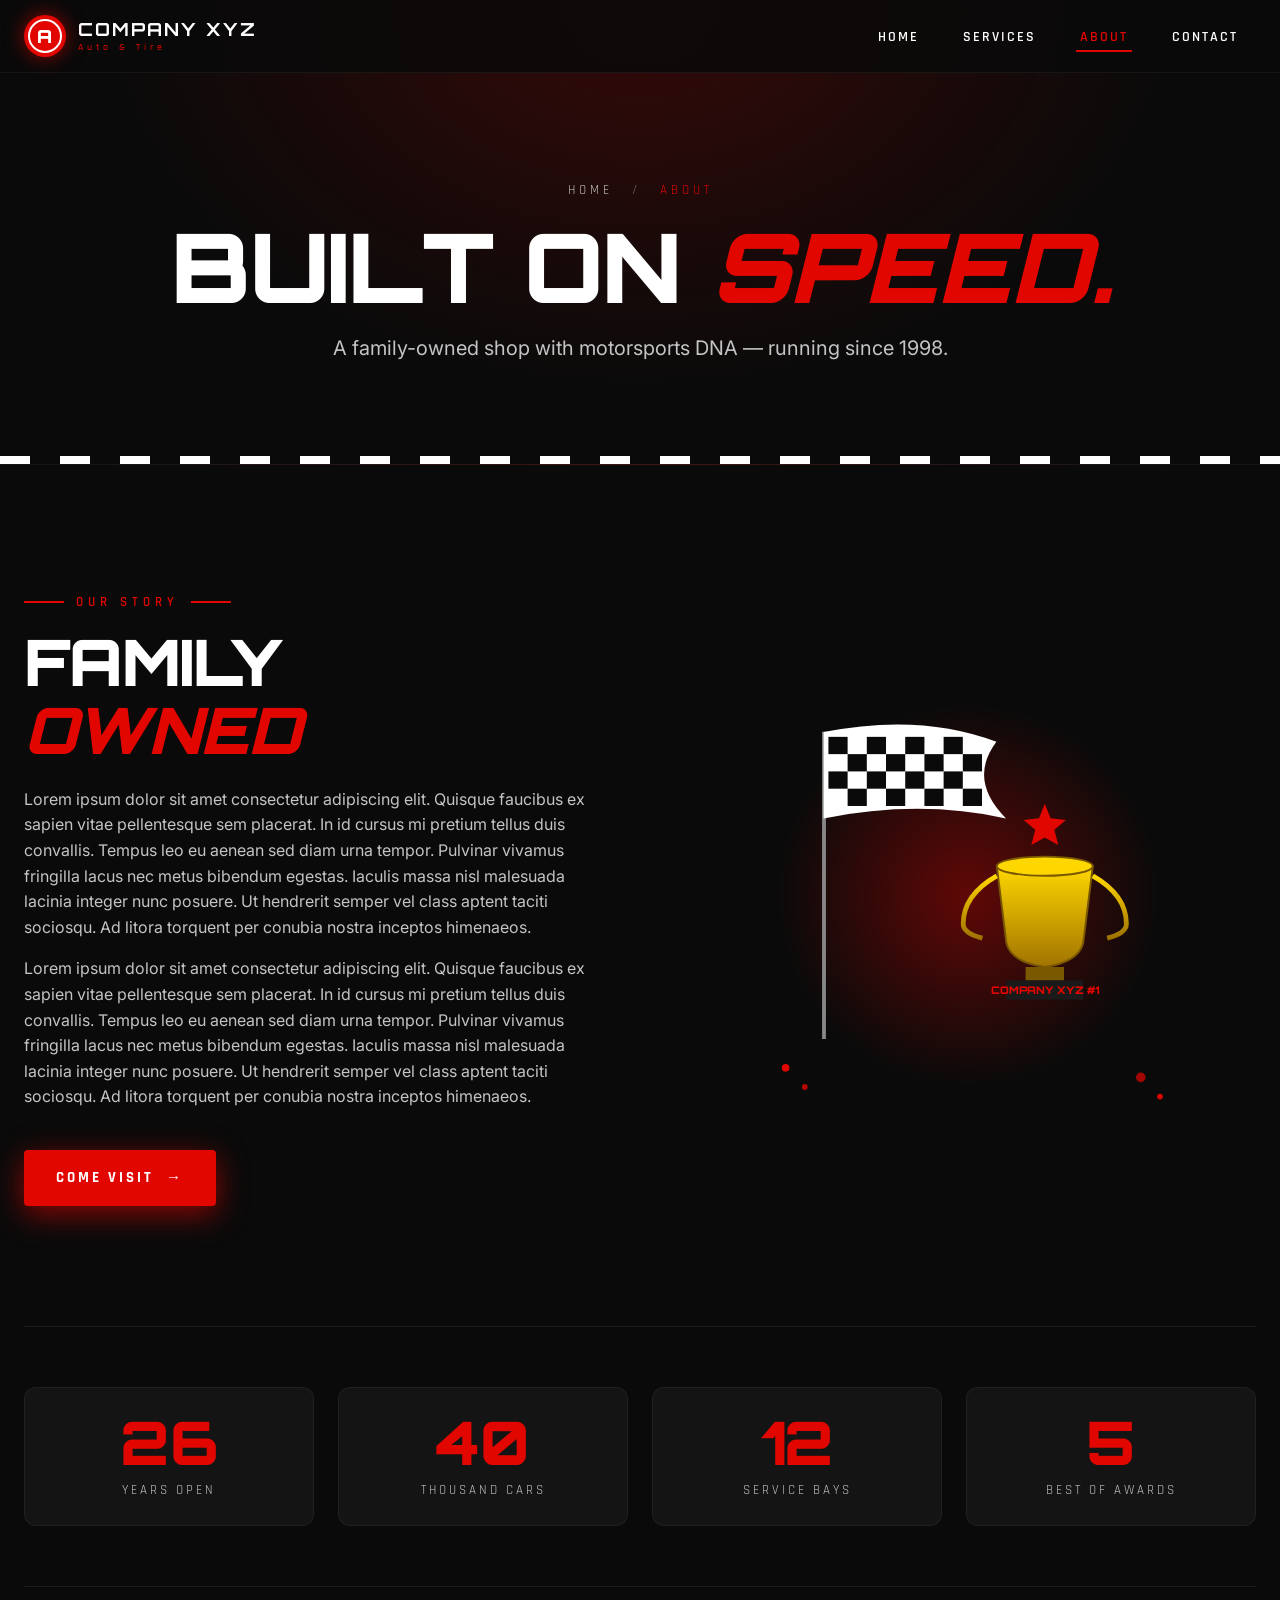
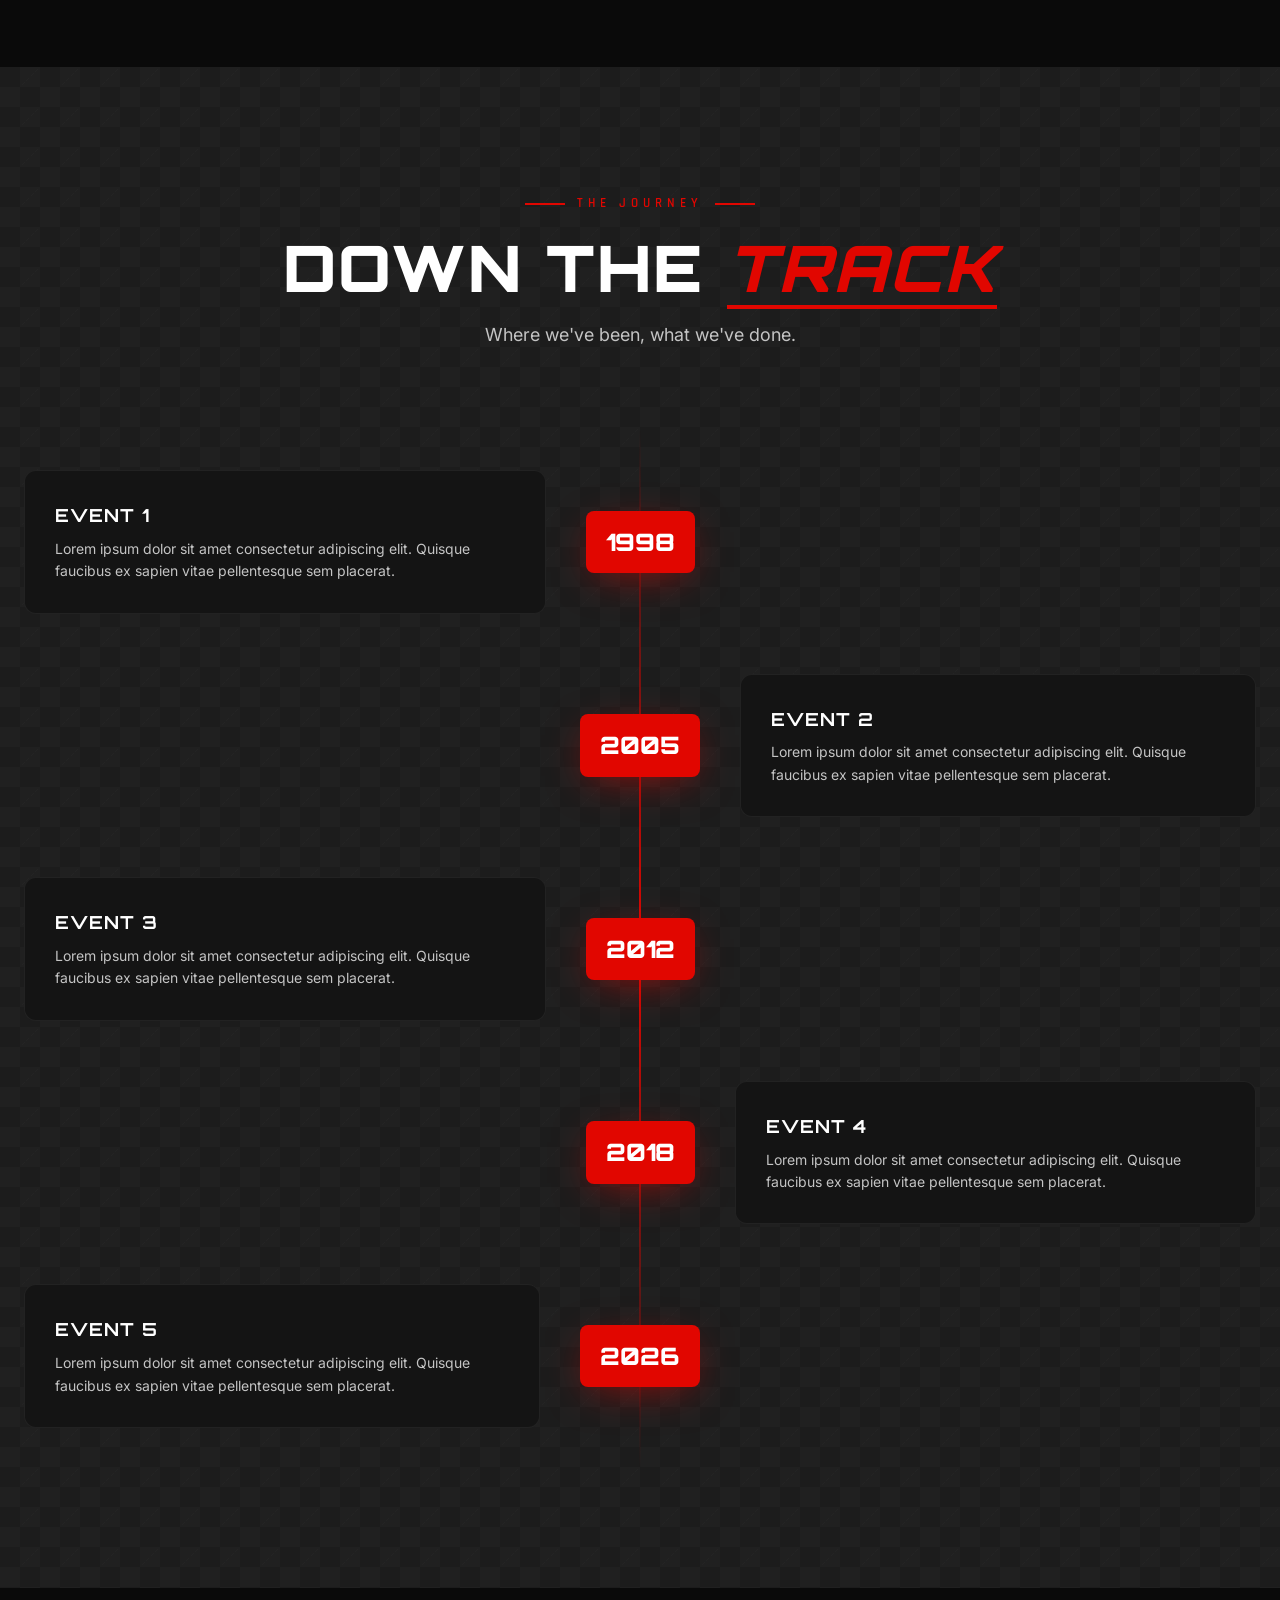
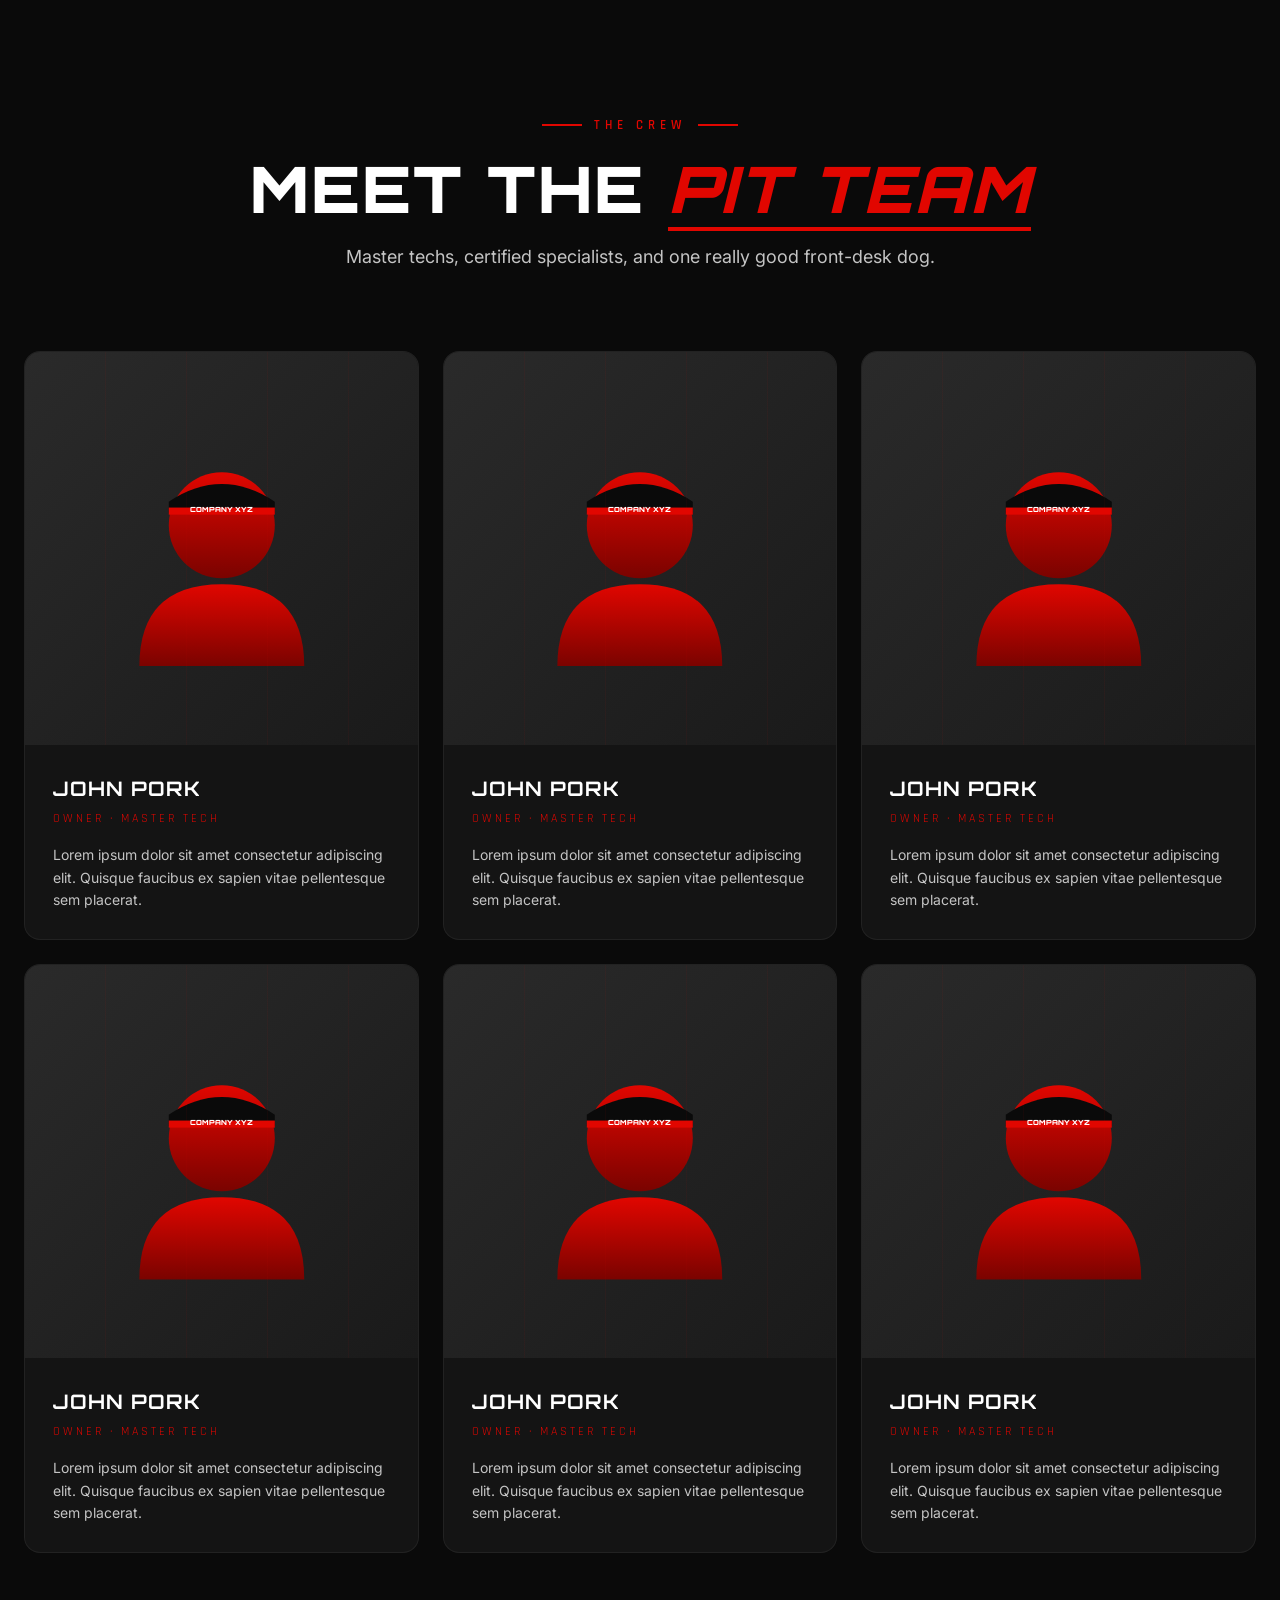
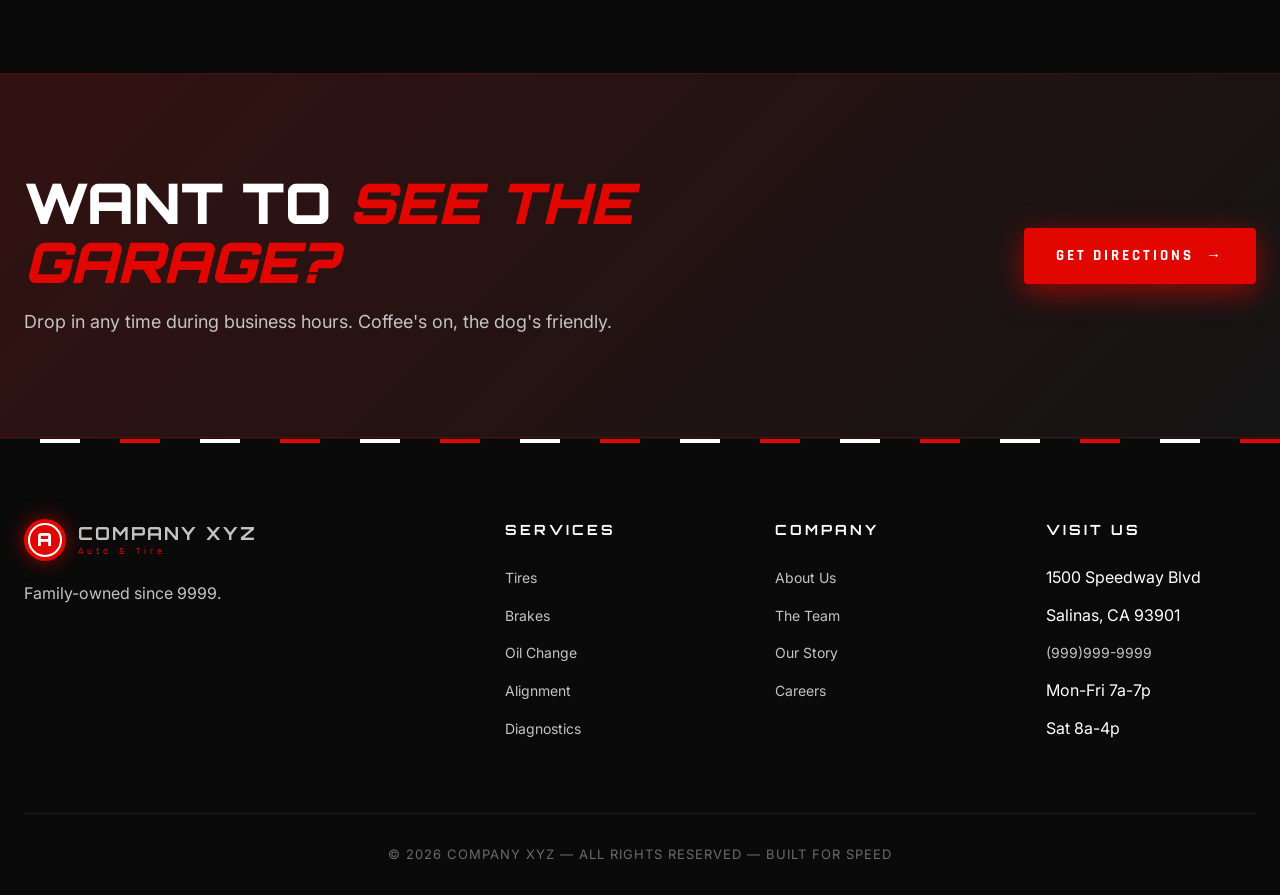
==== about.html @ ba15b1e5 "initial rough draft" ====
<!DOCTYPE html>
<html lang="en">
<head>
  <meta charset="UTF-8" />
  <meta name="viewport" content="width=device-width, initial-scale=1.0" />
  <title>About — COMPANY XYZ</title>
  <meta name="description" content="Family-owned auto shop with motorsports DNA. Meet the team behind COMPANY XYZ." />
  <link rel="preconnect" href="https://fonts.googleapis.com" />
  <link rel="preconnect" href="https://fonts.gstatic.com" crossorigin />
  <link href="https://fonts.googleapis.com/css2?family=Orbitron:wght@500;700;900&family=Rajdhani:wght@500;600;700&family=Inter:wght@400;500;600&display=swap" rel="stylesheet" />
  <link rel="stylesheet" href="css/style.css" />
  <link rel="stylesheet" href="css/about.css" />
</head>
<body>

  <!-- NAVBAR -->
  <nav class="navbar" id="navbar">
    <div class="nav-inner">
      <a href="index.html" class="logo">
        <span class="logo-mark"></span>
        <span class="logo-text">
          <strong>COMPANY XYZ</strong>
          <span>Auto & Tire</span>
        </span>
      </a>
      <ul class="nav-links" id="navLinks">
        <li><a href="index.html">Home</a></li>
        <li><a href="services.html">Services</a></li>
        <li><a href="about.html" class="active">About</a></li>
        <li><a href="contact.html">Contact</a></li>
      </ul>
      <button class="nav-toggle" id="navToggle" aria-label="Toggle menu">
        <span></span><span></span><span></span>
      </button>
    </div>
  </nav>

  <!-- PAGE HEADER -->
  <header class="page-header">
    <div class="speed-lines">
      <div class="speed-line"></div>
      <div class="speed-line"></div>
      <div class="speed-line"></div>
      <div class="speed-line"></div>
    </div>
    <div class="container" style="position: relative; z-index: 2;">
      <div class="breadcrumb">
        <a href="index.html">Home</a>
        <span class="sep">/</span>
        About
      </div>
      <h1 class="page-title">Built On <span style="color: var(--red); font-style: italic;">Speed.</span></h1>
      <p class="page-subtitle">
        A family-owned shop with motorsports DNA — running since 1998.
      </p>
    </div>
  </header>

  <!-- OUR STORY -->
  <section class="section">
    <div class="container">
      <div class="about-grid">
        <div class="reveal reveal-left">
          <span class="section-tag" style="margin-bottom: 16px;">Our Story</span>
          <h2>Family<br/><span class="accent">owned</span></h2>
          <p>
            Lorem ipsum dolor sit amet consectetur adipiscing elit. Quisque faucibus ex sapien vitae pellentesque sem placerat. 
            In id cursus mi pretium tellus duis convallis. Tempus leo eu aenean sed diam urna tempor. 
            Pulvinar vivamus fringilla lacus nec metus bibendum egestas. Iaculis massa nisl malesuada lacinia integer nunc posuere. 
            Ut hendrerit semper vel class aptent taciti sociosqu. Ad litora torquent per conubia nostra inceptos himenaeos.
          </p>
          <p>
            Lorem ipsum dolor sit amet consectetur adipiscing elit. Quisque faucibus ex sapien vitae pellentesque sem placerat. 
            In id cursus mi pretium tellus duis convallis. Tempus leo eu aenean sed diam urna tempor. 
            Pulvinar vivamus fringilla lacus nec metus bibendum egestas. Iaculis massa nisl malesuada lacinia integer nunc posuere. 
            Ut hendrerit semper vel class aptent taciti sociosqu. Ad litora torquent per conubia nostra inceptos himenaeos.
          </p>
          <a href="contact.html" class="btn btn-primary" style="margin-top: 24px;">
            Come Visit <span class="arrow">→</span>
          </a>
        </div>

        <div class="reveal reveal-right" style="position: relative; height: 480px;">
          <svg viewBox="0 0 500 500" xmlns="http://www.w3.org/2000/svg" style="width: 100%; height: 100%;">
            <defs>
              <linearGradient id="trophy" x1="0" x2="0" y1="0" y2="1">
                <stop offset="0%" stop-color="#FFD700"/>
                <stop offset="100%" stop-color="#A07300"/>
              </linearGradient>
              <radialGradient id="sun">
                <stop offset="0%" stop-color="#E10600" stop-opacity="0.4"/>
                <stop offset="100%" stop-color="#E10600" stop-opacity="0"/>
              </radialGradient>
            </defs>
            <!-- Background glow -->
            <circle cx="250" cy="250" r="200" fill="url(#sun)"/>

            <!-- Checkered flag pole -->
            <line x1="100" y1="80" x2="100" y2="400" stroke="#888" stroke-width="4"/>
            <!-- Flag waving -->
            <g>
              <path d="M 100 80 Q 200 60 280 90 Q 250 130 290 170 Q 200 150 100 170 Z" fill="#FFF"/>
              <!-- Checker pattern -->
              <g fill="#0A0A0A">
                <rect x="105" y="85" width="20" height="18"/>
                <rect x="145" y="85" width="20" height="18"/>
                <rect x="185" y="85" width="20" height="18"/>
                <rect x="225" y="85" width="20" height="18"/>
                <rect x="125" y="103" width="20" height="18"/>
                <rect x="165" y="103" width="20" height="18"/>
                <rect x="205" y="103" width="20" height="18"/>
                <rect x="245" y="103" width="20" height="18"/>
                <rect x="105" y="121" width="20" height="18"/>
                <rect x="145" y="121" width="20" height="18"/>
                <rect x="185" y="121" width="20" height="18"/>
                <rect x="225" y="121" width="20" height="18"/>
                <rect x="125" y="139" width="20" height="18"/>
                <rect x="165" y="139" width="20" height="18"/>
                <rect x="205" y="139" width="20" height="18"/>
                <rect x="245" y="139" width="20" height="18"/>
              </g>
              <animateTransform attributeName="transform" type="translate" values="0 0; 6 -2; 0 0; -3 2; 0 0" dur="4s" repeatCount="indefinite"/>
            </g>

            <!-- Trophy -->
            <g transform="translate(330 220)">
              <path d="M -50 0 L 50 0 L 40 80 Q 35 100 0 105 Q -35 100 -40 80 Z" fill="url(#trophy)" stroke="#7A5800" stroke-width="2"/>
              <ellipse cx="0" cy="0" rx="50" ry="10" fill="#FFD700" stroke="#7A5800" stroke-width="2"/>
              <path d="M -50 10 Q -85 30 -85 60 Q -85 70 -65 75" fill="none" stroke="url(#trophy)" stroke-width="5"/>
              <path d="M 50 10 Q 85 30 85 60 Q 85 70 65 75" fill="none" stroke="url(#trophy)" stroke-width="5"/>
              <!-- base -->
              <rect x="-20" y="105" width="40" height="14" fill="#7A5800"/>
              <rect x="-40" y="119" width="80" height="20" fill="#1A1A1A"/>
              <text x="0" y="133" text-anchor="middle" font-family="Orbitron" font-weight="900" font-size="11" fill="#E10600">COMPANY XYZ #1</text>
              <!-- Star -->
              <path d="M 0 -65 L 6 -50 L 22 -48 L 10 -38 L 14 -22 L 0 -30 L -14 -22 L -10 -38 L -22 -48 L -6 -50 Z" fill="#E10600"/>
            </g>

            <!-- decorative dots -->
            <g fill="#E10600">
              <circle cx="60" cy="430" r="4">
                <animate attributeName="opacity" values="0.3;1;0.3" dur="2s" repeatCount="indefinite"/>
              </circle>
              <circle cx="80" cy="450" r="3">
                <animate attributeName="opacity" values="1;0.3;1" dur="2.5s" repeatCount="indefinite"/>
              </circle>
              <circle cx="430" cy="440" r="5">
                <animate attributeName="opacity" values="0.3;1;0.3" dur="3s" repeatCount="indefinite"/>
              </circle>
              <circle cx="450" cy="460" r="3">
                <animate attributeName="opacity" values="1;0.3;1" dur="2.2s" repeatCount="indefinite"/>
              </circle>
            </g>
          </svg>
        </div>
      </div>
    </div>
  </section>

  <!-- STATS -->
  <section style="padding: 0 0 80px;">
    <div class="container">
      <div class="stats-row">
        <div class="stat-box reveal">
          <div class="stat-num" data-count="27">0</div>
          <div class="stat-label">Years Open</div>
        </div>
        <div class="stat-box reveal">
          <div class="stat-num" data-count="42">0</div>
          <div class="stat-label">Thousand Cars</div>
        </div>
        <div class="stat-box reveal">
          <div class="stat-num" data-count="12">0</div>
          <div class="stat-label">Service Bays</div>
        </div>
        <div class="stat-box reveal">
          <div class="stat-num" data-count="5">0</div>
          <div class="stat-label">Best of Awards</div>
        </div>
      </div>
    </div>
  </section>

  <!-- TIMELINE -->
  <section class="section checker-bg" style="background-color: var(--dark-2);">
    <div class="container">
      <div class="section-header reveal">
        <span class="section-tag">The Journey</span>
        <h2 class="section-title">Down the <span class="accent">Track</span></h2>
        <p class="section-subtitle">Where we've been, what we've done.</p>
      </div>

      <div class="timeline">
        <div class="timeline-item reveal">
          <div class="timeline-content">
            <h4>Event 1</h4>
            <p>Lorem ipsum dolor sit amet consectetur adipiscing elit. Quisque faucibus ex sapien vitae pellentesque sem placerat.</p>
          </div>
          <div class="timeline-year">1998</div>
          <div></div>
        </div>
        <div class="timeline-item reveal">
          <div></div>
          <div class="timeline-year">2005</div>
          <div class="timeline-content">
            <h4>Event 2</h4>
            <p>Lorem ipsum dolor sit amet consectetur adipiscing elit. Quisque faucibus ex sapien vitae pellentesque sem placerat.</p>
          </div>
        </div>
        <div class="timeline-item reveal">
          <div class="timeline-content">
            <h4>Event 3</h4>
            <p>Lorem ipsum dolor sit amet consectetur adipiscing elit. Quisque faucibus ex sapien vitae pellentesque sem placerat.</p>
          </div>
          <div class="timeline-year">2012</div>
          <div></div>
        </div>
        <div class="timeline-item reveal">
          <div></div>
          <div class="timeline-year">2018</div>
          <div class="timeline-content">
            <h4>Event 4</h4>
            <p>Lorem ipsum dolor sit amet consectetur adipiscing elit. Quisque faucibus ex sapien vitae pellentesque sem placerat.</p>
          </div>
        </div>
        <div class="timeline-item reveal">
          <div class="timeline-content">
            <h4>Event 5</h4>
            <p>Lorem ipsum dolor sit amet consectetur adipiscing elit. Quisque faucibus ex sapien vitae pellentesque sem placerat.</p>
          </div>
          <div class="timeline-year">2026</div>
          <div></div>
        </div>
      </div>
    </div>
  </section>

  <!-- TEAM -->
  <section class="section">
    <div class="container">
      <div class="section-header reveal">
        <span class="section-tag">The Crew</span>
        <h2 class="section-title">Meet the <span class="accent">Pit Team</span></h2>
        <p class="section-subtitle">Master techs, certified specialists, and one really good front-desk dog.</p>
      </div>

      <div class="team-grid">
        <div class="team-card reveal">
          <div class="team-avatar">
            <!-- Stylized portrait silhouette -->
            <svg viewBox="0 0 200 200" xmlns="http://www.w3.org/2000/svg">
              <defs>
                <linearGradient id="p1" x1="0" x2="0" y1="0" y2="1">
                  <stop offset="0%" stop-color="#E10600"/>
                  <stop offset="100%" stop-color="#7A0300"/>
                </linearGradient>
              </defs>
              <circle cx="100" cy="80" r="45" fill="url(#p1)"/>
              <path d="M 30 200 Q 30 130 100 130 Q 170 130 170 200 Z" fill="url(#p1)"/>
              <!-- hat -->
              <path d="M 55 60 Q 100 30 145 60 L 145 70 L 55 70 Z" fill="#0A0A0A"/>
              <rect x="55" y="65" width="90" height="6" fill="#E10600"/>
              <text x="100" y="69" text-anchor="middle" font-family="Orbitron" font-weight="900" font-size="6" fill="#FFF">COMPANY XYZ</text>
            </svg>
          </div>
          <div class="team-info">
            <h4>John Pork</h4>
            <span class="role">Owner · Master Tech</span>
            <p>Lorem ipsum dolor sit amet consectetur adipiscing elit. Quisque faucibus ex sapien vitae pellentesque sem placerat.</p>
          </div>
        </div>

        <div class="team-card reveal">
          <div class="team-avatar">
            <!-- Stylized portrait silhouette -->
            <svg viewBox="0 0 200 200" xmlns="http://www.w3.org/2000/svg">
              <defs>
                <linearGradient id="p1" x1="0" x2="0" y1="0" y2="1">
                  <stop offset="0%" stop-color="#E10600"/>
                  <stop offset="100%" stop-color="#7A0300"/>
                </linearGradient>
              </defs>
              <circle cx="100" cy="80" r="45" fill="url(#p1)"/>
              <path d="M 30 200 Q 30 130 100 130 Q 170 130 170 200 Z" fill="url(#p1)"/>
              <!-- hat -->
              <path d="M 55 60 Q 100 30 145 60 L 145 70 L 55 70 Z" fill="#0A0A0A"/>
              <rect x="55" y="65" width="90" height="6" fill="#E10600"/>
              <text x="100" y="69" text-anchor="middle" font-family="Orbitron" font-weight="900" font-size="6" fill="#FFF">COMPANY XYZ</text>
            </svg>
          </div>
          <div class="team-info">
            <h4>John Pork</h4>
            <span class="role">Owner · Master Tech</span>
            <p>Lorem ipsum dolor sit amet consectetur adipiscing elit. Quisque faucibus ex sapien vitae pellentesque sem placerat.</p>
          </div>
        </div>

        <div class="team-card reveal">
          <div class="team-avatar">
            <!-- Stylized portrait silhouette -->
            <svg viewBox="0 0 200 200" xmlns="http://www.w3.org/2000/svg">
              <defs>
                <linearGradient id="p1" x1="0" x2="0" y1="0" y2="1">
                  <stop offset="0%" stop-color="#E10600"/>
                  <stop offset="100%" stop-color="#7A0300"/>
                </linearGradient>
              </defs>
              <circle cx="100" cy="80" r="45" fill="url(#p1)"/>
              <path d="M 30 200 Q 30 130 100 130 Q 170 130 170 200 Z" fill="url(#p1)"/>
              <!-- hat -->
              <path d="M 55 60 Q 100 30 145 60 L 145 70 L 55 70 Z" fill="#0A0A0A"/>
              <rect x="55" y="65" width="90" height="6" fill="#E10600"/>
              <text x="100" y="69" text-anchor="middle" font-family="Orbitron" font-weight="900" font-size="6" fill="#FFF">COMPANY XYZ</text>
            </svg>
          </div>
          <div class="team-info">
            <h4>John Pork</h4>
            <span class="role">Owner · Master Tech</span>
            <p>Lorem ipsum dolor sit amet consectetur adipiscing elit. Quisque faucibus ex sapien vitae pellentesque sem placerat.</p>
          </div>
        </div>

        <div class="team-card reveal">
          <div class="team-avatar">
            <!-- Stylized portrait silhouette -->
            <svg viewBox="0 0 200 200" xmlns="http://www.w3.org/2000/svg">
              <defs>
                <linearGradient id="p1" x1="0" x2="0" y1="0" y2="1">
                  <stop offset="0%" stop-color="#E10600"/>
                  <stop offset="100%" stop-color="#7A0300"/>
                </linearGradient>
              </defs>
              <circle cx="100" cy="80" r="45" fill="url(#p1)"/>
              <path d="M 30 200 Q 30 130 100 130 Q 170 130 170 200 Z" fill="url(#p1)"/>
              <!-- hat -->
              <path d="M 55 60 Q 100 30 145 60 L 145 70 L 55 70 Z" fill="#0A0A0A"/>
              <rect x="55" y="65" width="90" height="6" fill="#E10600"/>
              <text x="100" y="69" text-anchor="middle" font-family="Orbitron" font-weight="900" font-size="6" fill="#FFF">COMPANY XYZ</text>
            </svg>
          </div>
          <div class="team-info">
            <h4>John Pork</h4>
            <span class="role">Owner · Master Tech</span>
            <p>Lorem ipsum dolor sit amet consectetur adipiscing elit. Quisque faucibus ex sapien vitae pellentesque sem placerat.</p>
          </div>
        </div>

        <div class="team-card reveal">
          <div class="team-avatar">
            <!-- Stylized portrait silhouette -->
            <svg viewBox="0 0 200 200" xmlns="http://www.w3.org/2000/svg">
              <defs>
                <linearGradient id="p1" x1="0" x2="0" y1="0" y2="1">
                  <stop offset="0%" stop-color="#E10600"/>
                  <stop offset="100%" stop-color="#7A0300"/>
                </linearGradient>
              </defs>
              <circle cx="100" cy="80" r="45" fill="url(#p1)"/>
              <path d="M 30 200 Q 30 130 100 130 Q 170 130 170 200 Z" fill="url(#p1)"/>
              <!-- hat -->
              <path d="M 55 60 Q 100 30 145 60 L 145 70 L 55 70 Z" fill="#0A0A0A"/>
              <rect x="55" y="65" width="90" height="6" fill="#E10600"/>
              <text x="100" y="69" text-anchor="middle" font-family="Orbitron" font-weight="900" font-size="6" fill="#FFF">COMPANY XYZ</text>
            </svg>
          </div>
          <div class="team-info">
            <h4>John Pork</h4>
            <span class="role">Owner · Master Tech</span>
            <p>Lorem ipsum dolor sit amet consectetur adipiscing elit. Quisque faucibus ex sapien vitae pellentesque sem placerat.</p>
          </div>
        </div>

        <div class="team-card reveal">
          <div class="team-avatar">
            <!-- Stylized portrait silhouette -->
            <svg viewBox="0 0 200 200" xmlns="http://www.w3.org/2000/svg">
              <defs>
                <linearGradient id="p1" x1="0" x2="0" y1="0" y2="1">
                  <stop offset="0%" stop-color="#E10600"/>
                  <stop offset="100%" stop-color="#7A0300"/>
                </linearGradient>
              </defs>
              <circle cx="100" cy="80" r="45" fill="url(#p1)"/>
              <path d="M 30 200 Q 30 130 100 130 Q 170 130 170 200 Z" fill="url(#p1)"/>
              <!-- hat -->
              <path d="M 55 60 Q 100 30 145 60 L 145 70 L 55 70 Z" fill="#0A0A0A"/>
              <rect x="55" y="65" width="90" height="6" fill="#E10600"/>
              <text x="100" y="69" text-anchor="middle" font-family="Orbitron" font-weight="900" font-size="6" fill="#FFF">COMPANY XYZ</text>
            </svg>
          </div>
          <div class="team-info">
            <h4>John Pork</h4>
            <span class="role">Owner · Master Tech</span>
            <p>Lorem ipsum dolor sit amet consectetur adipiscing elit. Quisque faucibus ex sapien vitae pellentesque sem placerat.</p>
          </div>
        </div>
      </div>
    </div>
  </section>

  <!-- CTA -->
  <section class="cta-banner">
    <div class="speed-lines">
      <div class="speed-line"></div>
      <div class="speed-line"></div>
      <div class="speed-line"></div>
    </div>
    <div class="container">
      <div class="cta-banner-inner">
        <div class="reveal reveal-left">
          <h2>Want to <span class="accent">see the garage?</span></h2>
          <p>Drop in any time during business hours. Coffee's on, the dog's friendly.</p>
        </div>
        <div class="cta-banner-actions reveal reveal-right">
          <a href="contact.html" class="btn btn-primary">
            Get Directions <span class="arrow">→</span>
          </a>
        </div>
      </div>
    </div>
  </section>

  <!-- FOOTER -->
  <footer class="footer">
    <div class="container">
      <div class="footer-grid">
        <div class="footer-brand">
          <a href="index.html" class="logo">
            <span class="logo-mark"></span>
            <span class="logo-text">
              <strong>COMPANY XYZ</strong>
              <span>Auto & Tire</span>
            </span>
          </a>
          <p>Family-owned since 9999.</p>
        </div>
        <div>
          <h4>Services</h4>
          <ul>
            <li><a href="services.html">Tires</a></li>
            <li><a href="services.html">Brakes</a></li>
            <li><a href="services.html">Oil Change</a></li>
            <li><a href="services.html">Alignment</a></li>
            <li><a href="services.html">Diagnostics</a></li>
          </ul>
        </div>
        <div>
          <h4>Company</h4>
          <ul>
            <li><a href="about.html">About Us</a></li>
            <li><a href="about.html">The Team</a></li>
            <li><a href="about.html">Our Story</a></li>
            <li><a href="contact.html">Careers</a></li>
          </ul>
        </div>
        <div>
          <h4>Visit Us</h4>
          <ul>
            <li>1500 Speedway Blvd</li>
            <li>Salinas, CA 93901</li>
            <li><a href="tel:7045550100">(999)999-9999</a></li>
            <li>Mon-Fri 7a-7p</li>
            <li>Sat 8a-4p</li>
          </ul>
        </div>
      </div>
      <div class="footer-bottom">
        © 2026 COMPANY XYZ — ALL RIGHTS RESERVED — BUILT FOR SPEED
      </div>
    </div>
  </footer>

  <script src="js/main.js"></script>
</body>
</html>
---- css/style.css ----
/* ============================================
   APEX AUTO & TIRE CO. - Shared / Global Stylesheet
   Loaded on every page.
   ============================================ */

/* --- CSS Variables / Theme --- */
:root {
  --red: #E10600;
  --red-dark: #B30500;
  --red-glow: rgba(225, 6, 0, 0.6);
  --white: #FFFFFF;
  --off-white: #F5F5F5;
  --black: #0A0A0A;
  --dark: #141414;
  --dark-2: #1C1C1C;
  --gray: #6B6B6B;
  --gray-light: #C4C4C4;
  --chrome: #D9D9D9;

  --font-display: 'Orbitron', 'Arial Black', sans-serif;
  --font-heading: 'Rajdhani', 'Arial Narrow', sans-serif;
  --font-body: 'Inter', -apple-system, BlinkMacSystemFont, sans-serif;

  --ease-race: cubic-bezier(0.16, 1, 0.3, 1);
  --shadow-red: 0 10px 40px -10px var(--red-glow);
  --shadow-deep: 0 20px 60px -15px rgba(0, 0, 0, 0.5);
}

/* --- Reset --- */
*, *::before, *::after {
  margin: 0;
  padding: 0;
  box-sizing: border-box;
}

html {
  scroll-behavior: smooth;
  scroll-padding-top: 80px;
}

body {
  font-family: var(--font-body);
  background: var(--black);
  color: var(--white);
  line-height: 1.6;
  overflow-x: hidden;
  -webkit-font-smoothing: antialiased;
}

img { max-width: 100%; display: block; }
a { color: inherit; text-decoration: none; }
button { font-family: inherit; cursor: pointer; border: none; background: none; color: inherit; }

/* --- Container --- */
.container {
  width: 100%;
  max-width: 1280px;
  margin: 0 auto;
  padding: 0 24px;
}

/* --- Decorative backgrounds --- */
.racing-stripes-bg {
  position: absolute;
  inset: 0;
  background-image:
    repeating-linear-gradient(
      45deg,
      transparent,
      transparent 80px,
      rgba(225, 6, 0, 0.03) 80px,
      rgba(225, 6, 0, 0.03) 81px
    );
  pointer-events: none;
}

.checker-bg {
  background-image:
    linear-gradient(45deg, rgba(255,255,255,0.02) 25%, transparent 25%),
    linear-gradient(-45deg, rgba(255,255,255,0.02) 25%, transparent 25%),
    linear-gradient(45deg, transparent 75%, rgba(255,255,255,0.02) 75%),
    linear-gradient(-45deg, transparent 75%, rgba(255,255,255,0.02) 75%);
  background-size: 40px 40px;
  background-position: 0 0, 0 20px, 20px -20px, -20px 0;
}

/* ============================================
   NAVBAR
   ============================================ */
.navbar {
  position: fixed;
  top: 0;
  left: 0;
  right: 0;
  z-index: 1000;
  background: rgba(10, 10, 10, 0.85);
  backdrop-filter: blur(20px);
  -webkit-backdrop-filter: blur(20px);
  border-bottom: 1px solid rgba(255, 255, 255, 0.05);
  transition: all 0.4s var(--ease-race);
}

.navbar.scrolled {
  background: rgba(10, 10, 10, 0.95);
  border-bottom: 1px solid var(--red);
  box-shadow: 0 4px 30px rgba(225, 6, 0, 0.15);
}

.nav-inner {
  display: flex;
  align-items: center;
  justify-content: space-between;
  height: 72px;
  padding: 0 24px;
  max-width: 1400px;
  margin: 0 auto;
}

.logo {
  display: flex;
  align-items: center;
  gap: 12px;
  font-family: var(--font-display);
  font-weight: 900;
  font-size: 20px;
  letter-spacing: 2px;
  color: var(--white);
}

.logo-mark {
  width: 42px;
  height: 42px;
  position: relative;
  display: grid;
  place-items: center;
  background: var(--red);
  border-radius: 50%;
  box-shadow: 0 0 20px var(--red-glow);
  transform-style: preserve-3d;
}

.logo-mark::before {
  content: '';
  position: absolute;
  inset: 4px;
  border: 2px solid var(--white);
  border-radius: 50%;
}

.logo-mark::after {
  content: 'A';
  font-family: var(--font-display);
  font-weight: 900;
  font-size: 18px;
  color: var(--white);
  z-index: 1;
}

.logo:hover .logo-mark {
  animation: spin-logo 0.6s var(--ease-race);
}

@keyframes spin-logo {
  to { transform: rotate(360deg); }
}

.logo-text { display: flex; flex-direction: column; line-height: 1; }
.logo-text strong { font-size: 18px; }
.logo-text span {
  font-family: var(--font-heading);
  font-weight: 500;
  font-size: 10px;
  letter-spacing: 4px;
  color: var(--red);
  margin-top: 4px;
}

.nav-links {
  display: flex;
  gap: 8px;
  list-style: none;
  align-items: center;
}

.nav-links a {
  font-family: var(--font-heading);
  font-weight: 600;
  font-size: 14px;
  letter-spacing: 2px;
  text-transform: uppercase;
  padding: 10px 18px;
  position: relative;
  transition: color 0.3s;
}

.nav-links a::before {
  content: '';
  position: absolute;
  bottom: 4px;
  left: 50%;
  transform: translateX(-50%);
  width: 0;
  height: 2px;
  background: var(--red);
  transition: width 0.3s var(--ease-race);
}

.nav-links a:hover::before,
.nav-links a.active::before {
  width: calc(100% - 28px);
}

.nav-links a:hover,
.nav-links a.active {
  color: var(--red);
}

.nav-cta {
  background: var(--red);
  color: var(--white) !important;
  border-radius: 4px;
  margin-left: 8px;
  padding: 12px 22px !important;
  box-shadow: 0 4px 20px var(--red-glow);
  transition: transform 0.3s var(--ease-race), box-shadow 0.3s;
}

.nav-cta:hover {
  transform: translateY(-2px);
  box-shadow: 0 8px 30px var(--red-glow);
}

.nav-cta::before { display: none; }

.nav-toggle {
  display: none;
  width: 32px;
  height: 32px;
  flex-direction: column;
  justify-content: center;
  gap: 6px;
  cursor: pointer;
}

.nav-toggle span {
  display: block;
  height: 2px;
  width: 100%;
  background: var(--white);
  transition: all 0.3s var(--ease-race);
}

.nav-toggle.active span:nth-child(1) { transform: translateY(8px) rotate(45deg); background: var(--red); }
.nav-toggle.active span:nth-child(2) { opacity: 0; }
.nav-toggle.active span:nth-child(3) { transform: translateY(-8px) rotate(-45deg); background: var(--red); }

/* ============================================
   BUTTONS
   ============================================ */
.btn {
  display: inline-flex;
  align-items: center;
  gap: 12px;
  padding: 16px 32px;
  font-family: var(--font-heading);
  font-weight: 700;
  font-size: 15px;
  letter-spacing: 3px;
  text-transform: uppercase;
  border-radius: 4px;
  position: relative;
  overflow: hidden;
  transition: all 0.4s var(--ease-race);
  cursor: pointer;
}

.btn-primary {
  background: var(--red);
  color: var(--white);
  box-shadow: 0 8px 30px var(--red-glow);
}

.btn-primary::before {
  content: '';
  position: absolute;
  top: 0;
  left: -100%;
  width: 100%;
  height: 100%;
  background: linear-gradient(90deg, transparent, rgba(255,255,255,0.3), transparent);
  transition: left 0.6s var(--ease-race);
}

.btn-primary:hover::before { left: 100%; }
.btn-primary:hover {
  transform: translateY(-3px);
  box-shadow: 0 14px 40px var(--red-glow);
}

.btn-outline {
  background: transparent;
  color: var(--white);
  border: 2px solid var(--white);
}

.btn-outline:hover {
  background: var(--white);
  color: var(--black);
  transform: translateY(-3px);
}

.btn .arrow {
  display: inline-block;
  transition: transform 0.3s var(--ease-race);
}

.btn:hover .arrow { transform: translateX(6px); }

/* ============================================
   SECTION HEADER
   ============================================ */
.section {
  padding: 120px 0;
  position: relative;
}

.section-header {
  text-align: center;
  margin-bottom: 80px;
}

.section-tag {
  display: inline-flex;
  align-items: center;
  gap: 12px;
  font-family: var(--font-heading);
  font-weight: 600;
  font-size: 13px;
  letter-spacing: 5px;
  text-transform: uppercase;
  color: var(--red);
  margin-bottom: 20px;
}

.section-tag::before, .section-tag::after {
  content: '';
  width: 40px;
  height: 2px;
  background: var(--red);
}

.section-title {
  font-family: var(--font-display);
  font-weight: 900;
  font-size: clamp(36px, 5vw, 64px);
  letter-spacing: 2px;
  text-transform: uppercase;
  line-height: 1.05;
  margin-bottom: 20px;
}

.section-title .accent {
  color: var(--red);
  font-style: italic;
  position: relative;
  display: inline-block;
}

.section-title .accent::after {
  content: '';
  position: absolute;
  bottom: -8px;
  left: 0;
  width: 100%;
  height: 4px;
  background: var(--red);
  transform: scaleX(0);
  transform-origin: left;
  animation: underline-grow 1.2s var(--ease-race) forwards 0.3s;
}

@keyframes underline-grow {
  to { transform: scaleX(1); }
}

.section-subtitle {
  font-size: 18px;
  color: var(--gray-light);
  max-width: 640px;
  margin: 0 auto;
}

/* ============================================
   PAGE HEADER (sub-pages)
   ============================================ */
.page-header {
  padding: 180px 0 100px;
  position: relative;
  overflow: hidden;
  background:
    radial-gradient(ellipse at top, rgba(225, 6, 0, 0.2), transparent 60%),
    var(--black);
  text-align: center;
  border-bottom: 1px solid rgba(255,255,255,0.05);
}

.page-header::after {
  content: '';
  position: absolute;
  bottom: 0;
  left: 0;
  right: 0;
  height: 8px;
  background: repeating-linear-gradient(
    90deg,
    var(--white) 0 30px,
    var(--black) 30px 60px
  );
}

.breadcrumb {
  font-family: var(--font-heading);
  font-size: 13px;
  letter-spacing: 4px;
  text-transform: uppercase;
  color: var(--red);
  margin-bottom: 20px;
}

.breadcrumb a { color: var(--gray-light); }
.breadcrumb a:hover { color: var(--red); }
.breadcrumb .sep { margin: 0 12px; color: var(--gray); }

.page-title {
  font-family: var(--font-display);
  font-weight: 900;
  font-size: clamp(48px, 8vw, 96px);
  letter-spacing: -1px;
  text-transform: uppercase;
  line-height: 0.95;
  margin-bottom: 20px;
}

.page-subtitle {
  font-size: 20px;
  color: var(--gray-light);
  max-width: 640px;
  margin: 0 auto;
}

/* ============================================
   CTA BANNER (shared)
   ============================================ */
.cta-banner {
  position: relative;
  padding: 100px 0;
  background:
    linear-gradient(135deg, rgba(225, 6, 0, 0.15), transparent),
    var(--dark);
  overflow: hidden;
  border-top: 1px solid rgba(225, 6, 0, 0.2);
  border-bottom: 1px solid rgba(225, 6, 0, 0.2);
}

.cta-banner-inner {
  position: relative;
  z-index: 2;
  display: grid;
  grid-template-columns: 2fr 1fr;
  align-items: center;
  gap: 60px;
}

.cta-banner h2 {
  font-family: var(--font-display);
  font-weight: 900;
  font-size: clamp(36px, 5vw, 56px);
  text-transform: uppercase;
  line-height: 1.05;
  margin-bottom: 16px;
}

.cta-banner h2 .accent { color: var(--red); font-style: italic; }
.cta-banner p { font-size: 18px; color: var(--gray-light); }
.cta-banner-actions { display: flex; justify-content: flex-end; }

/* ============================================
   FOOTER
   ============================================ */
.footer {
  background: var(--black);
  border-top: 1px solid rgba(255,255,255,0.05);
  padding: 80px 0 0;
  position: relative;
  overflow: hidden;
}

.footer::before {
  content: '';
  position: absolute;
  top: 0;
  left: 0;
  right: 0;
  height: 4px;
  background: repeating-linear-gradient(
    90deg,
    var(--black) 0 40px,
    var(--white) 40px 80px,
    var(--black) 80px 120px,
    var(--red) 120px 160px
  );
  animation: checker-slide 6s linear infinite;
}

@keyframes checker-slide {
  to { background-position: 160px 0; }
}

.footer-grid {
  display: grid;
  grid-template-columns: 2fr 1fr 1fr 1fr;
  gap: 60px;
  margin-bottom: 60px;
}

.footer-brand p {
  color: var(--gray-light);
  margin: 20px 0;
  max-width: 320px;
}

.footer h4 {
  font-family: var(--font-display);
  font-size: 14px;
  letter-spacing: 3px;
  text-transform: uppercase;
  margin-bottom: 24px;
  color: var(--white);
}

.footer ul { list-style: none; }
.footer li { margin-bottom: 12px; }

.footer a {
  color: var(--gray-light);
  font-size: 14px;
  transition: color 0.3s, padding-left 0.3s;
  position: relative;
}

.footer a:hover {
  color: var(--red);
  padding-left: 8px;
}

.footer-bottom {
  border-top: 1px solid rgba(255,255,255,0.08);
  padding: 30px 0;
  text-align: center;
  color: var(--gray);
  font-size: 13px;
  letter-spacing: 1px;
}

/* ============================================
   ANIMATIONS - Keyframes, reveal, speed lines
   ============================================ */
@keyframes speed-line {
  0% { transform: translateX(-100vw); opacity: 0; }
  10% { opacity: 0.6; }
  90% { opacity: 0.6; }
  100% { transform: translateX(100vw); opacity: 0; }
}

@keyframes pulse-red {
  0%, 100% { box-shadow: 0 0 0 0 var(--red-glow); }
  50% { box-shadow: 0 0 0 20px transparent; }
}

@keyframes float-up {
  0% { opacity: 0; transform: translateY(40px); }
  100% { opacity: 1; transform: translateY(0); }
}

@keyframes fade-in {
  from { opacity: 0; }
  to { opacity: 1; }
}

@keyframes slide-in-right {
  from { opacity: 0; transform: translateX(60px); }
  to { opacity: 1; transform: translateX(0); }
}

@keyframes slide-in-left {
  from { opacity: 0; transform: translateX(-60px); }
  to { opacity: 1; transform: translateX(0); }
}

@keyframes blink {
  0%, 50% { opacity: 1; }
  51%, 100% { opacity: 0.3; }
}

/* Scroll reveal */
.reveal {
  opacity: 0;
  transform: translateY(40px);
  transition: opacity 0.8s var(--ease-race), transform 0.8s var(--ease-race);
}

.reveal.visible {
  opacity: 1;
  transform: translateY(0);
}

.reveal-left { transform: translateX(-60px); }
.reveal-right { transform: translateX(60px); }
.reveal-left.visible, .reveal-right.visible { transform: translateX(0); }

/* Speed lines (decorative element used across pages) */
.speed-lines {
  position: absolute;
  inset: 0;
  pointer-events: none;
  overflow: hidden;
}

.speed-line {
  position: absolute;
  height: 2px;
  background: linear-gradient(90deg, transparent, var(--red), transparent);
  width: 200px;
  opacity: 0;
  animation: speed-line 3s linear infinite;
}

.speed-line:nth-child(1) { top: 15%; animation-delay: 0s; animation-duration: 2.5s; }
.speed-line:nth-child(2) { top: 35%; animation-delay: 0.7s; animation-duration: 3.2s; width: 150px; }
.speed-line:nth-child(3) { top: 55%; animation-delay: 1.4s; animation-duration: 2.8s; width: 280px; }
.speed-line:nth-child(4) { top: 75%; animation-delay: 2.1s; animation-duration: 3.5s; width: 180px; }
.speed-line:nth-child(5) { top: 85%; animation-delay: 0.3s; animation-duration: 2.2s; width: 220px; }

/* ============================================
   RESPONSIVE (shared rules only)
   ============================================ */
@media (max-width: 980px) {
  .section { padding: 80px 0; }
  .footer-grid { grid-template-columns: 1fr 1fr; gap: 40px; }
  .cta-banner-inner { grid-template-columns: 1fr; text-align: center; }
  .cta-banner-actions { justify-content: center; }
  .page-header { padding: 140px 0 80px; }

  /* --- Mobile nav --- */
  .nav-toggle { display: flex; }
  .nav-links {
    position: fixed;
    top: 72px;
    left: 0;
    right: 0;
    flex-direction: column;
    background: var(--black);
    padding: 24px;
    gap: 4px;
    border-bottom: 1px solid var(--red);
    box-shadow: 0 20px 40px rgba(0, 0, 0, 0.5);
    transform: translateY(-100%);
    opacity: 0;
    visibility: hidden;
    pointer-events: none;
    transition: transform 0.5s var(--ease-race), opacity 0.3s ease, visibility 0s linear 0.5s;
    align-items: stretch;
    max-height: calc(100vh - 72px);
    overflow-y: auto;
    z-index: -1;
  }
  .nav-links.open {
    transform: translateY(0);
    opacity: 1;
    visibility: visible;
    pointer-events: auto;
    transition: transform 0.5s var(--ease-race), opacity 0.3s ease, visibility 0s linear 0s;
    z-index: 1;
  }
  .nav-links a {
    text-align: center;
    padding: 16px;
    border-bottom: 1px solid rgba(255,255,255,0.05);
  }
  .nav-cta { margin: 12px 0 0; }
}

@media (max-width: 600px) {
  .footer-grid { grid-template-columns: 1fr; }
}

/* Reduced motion */
@media (prefers-reduced-motion: reduce) {
  *, *::before, *::after {
    animation-duration: 0.01ms !important;
    transition-duration: 0.01ms !important;
  }
}
---- css/about.css ----
/* ============================================
   ABOUT PAGE - Story, Stats, Timeline, Team
   ============================================ */

.about-grid {
  display: grid;
  grid-template-columns: 1fr 1fr;
  gap: 80px;
  align-items: center;
}

.about-grid h2 {
  font-family: var(--font-display);
  font-weight: 900;
  font-size: clamp(36px, 5vw, 64px);
  letter-spacing: -1px;
  text-transform: uppercase;
  line-height: 1.05;
  margin-bottom: 24px;
}

.about-grid h2 .accent {
  color: var(--red);
  font-style: italic;
}

.about-grid p {
  color: var(--gray-light);
  font-size: 16px;
  margin-bottom: 16px;
}

/* --- Stats row --- */
.stats-row {
  display: grid;
  grid-template-columns: repeat(4, 1fr);
  gap: 24px;
  padding: 60px 0;
  border-top: 1px solid rgba(255,255,255,0.08);
  border-bottom: 1px solid rgba(255,255,255,0.08);
}

.stat-box {
  text-align: center;
  padding: 24px;
  background: var(--dark);
  border-radius: 12px;
  border: 1px solid rgba(255,255,255,0.05);
  transition: all 0.4s var(--ease-race);
}

.stat-box:hover {
  border-color: var(--red);
  transform: translateY(-6px);
  box-shadow: var(--shadow-red);
}

.stat-num {
  font-family: var(--font-display);
  font-weight: 900;
  font-size: clamp(40px, 5vw, 60px);
  color: var(--red);
  line-height: 1;
  margin-bottom: 8px;
}

.stat-label {
  font-family: var(--font-heading);
  font-size: 13px;
  letter-spacing: 3px;
  text-transform: uppercase;
  color: var(--gray-light);
}

/* --- Timeline --- */
.timeline {
  position: relative;
  padding: 40px 0;
}

.timeline::before {
  content: '';
  position: absolute;
  left: 50%;
  top: 0;
  bottom: 0;
  width: 2px;
  background: linear-gradient(180deg, transparent, var(--red), transparent);
  transform: translateX(-50%);
}

.timeline-item {
  display: grid;
  grid-template-columns: 1fr auto 1fr;
  gap: 40px;
  align-items: center;
  margin-bottom: 60px;
}

.timeline-item:last-child { margin-bottom: 0; }

.timeline-year {
  font-family: var(--font-display);
  font-weight: 900;
  font-size: 24px;
  color: var(--white);
  background: var(--red);
  padding: 12px 20px;
  border-radius: 8px;
  box-shadow: var(--shadow-red);
}

.timeline-content {
  background: var(--dark);
  border: 1px solid rgba(255,255,255,0.06);
  padding: 30px;
  border-radius: 12px;
  position: relative;
  transition: all 0.4s var(--ease-race);
}

.timeline-content:hover {
  border-color: var(--red);
  transform: translateY(-4px);
}

.timeline-content h4 {
  font-family: var(--font-display);
  font-weight: 700;
  font-size: 18px;
  letter-spacing: 1px;
  text-transform: uppercase;
  margin-bottom: 8px;
}

.timeline-content p {
  color: var(--gray-light);
  font-size: 14px;
}

.timeline-item:nth-child(even) .timeline-content { grid-column: 3; }
.timeline-item:nth-child(even) > div:first-child { grid-column: 1; }

/* --- Team grid --- */
.team-grid {
  display: grid;
  grid-template-columns: repeat(3, 1fr);
  gap: 24px;
}

.team-card {
  background: var(--dark);
  border: 1px solid rgba(255,255,255,0.06);
  border-radius: 16px;
  overflow: hidden;
  transition: all 0.5s var(--ease-race);
  position: relative;
}

.team-card:hover {
  transform: translateY(-10px);
  border-color: var(--red);
  box-shadow: var(--shadow-red);
}

.team-avatar {
  aspect-ratio: 1;
  background: linear-gradient(135deg, #2a2a2a, #1a1a1a);
  display: grid;
  place-items: center;
  position: relative;
  overflow: hidden;
}

.team-avatar svg {
  width: 60%;
  height: 60%;
}

.team-avatar::after {
  content: '';
  position: absolute;
  inset: 0;
  background: repeating-linear-gradient(90deg, transparent 0 80px, rgba(225,6,0,0.05) 80px 81px);
}

.team-info { padding: 28px; }

.team-info h4 {
  font-family: var(--font-display);
  font-weight: 700;
  font-size: 20px;
  letter-spacing: 1px;
  text-transform: uppercase;
  margin-bottom: 4px;
}

.team-info .role {
  font-family: var(--font-heading);
  font-size: 12px;
  letter-spacing: 3px;
  text-transform: uppercase;
  color: var(--red);
  margin-bottom: 16px;
  display: block;
}

.team-info p {
  color: var(--gray-light);
  font-size: 14px;
}

@media (max-width: 980px) {
  .about-grid {
    grid-template-columns: 1fr;
    gap: 40px;
  }
  .stats-row { grid-template-columns: repeat(2, 1fr); }
  .team-grid { grid-template-columns: 1fr; }
  .timeline::before { left: 30px; }
  .timeline-item {
    grid-template-columns: 60px 1fr;
    gap: 16px;
  }
  .timeline-item .timeline-year {
    font-size: 16px;
    padding: 8px 12px;
  }
  .timeline-item:nth-child(even) .timeline-content,
  .timeline-item:nth-child(even) > div:first-child {
    grid-column: auto;
  }
}
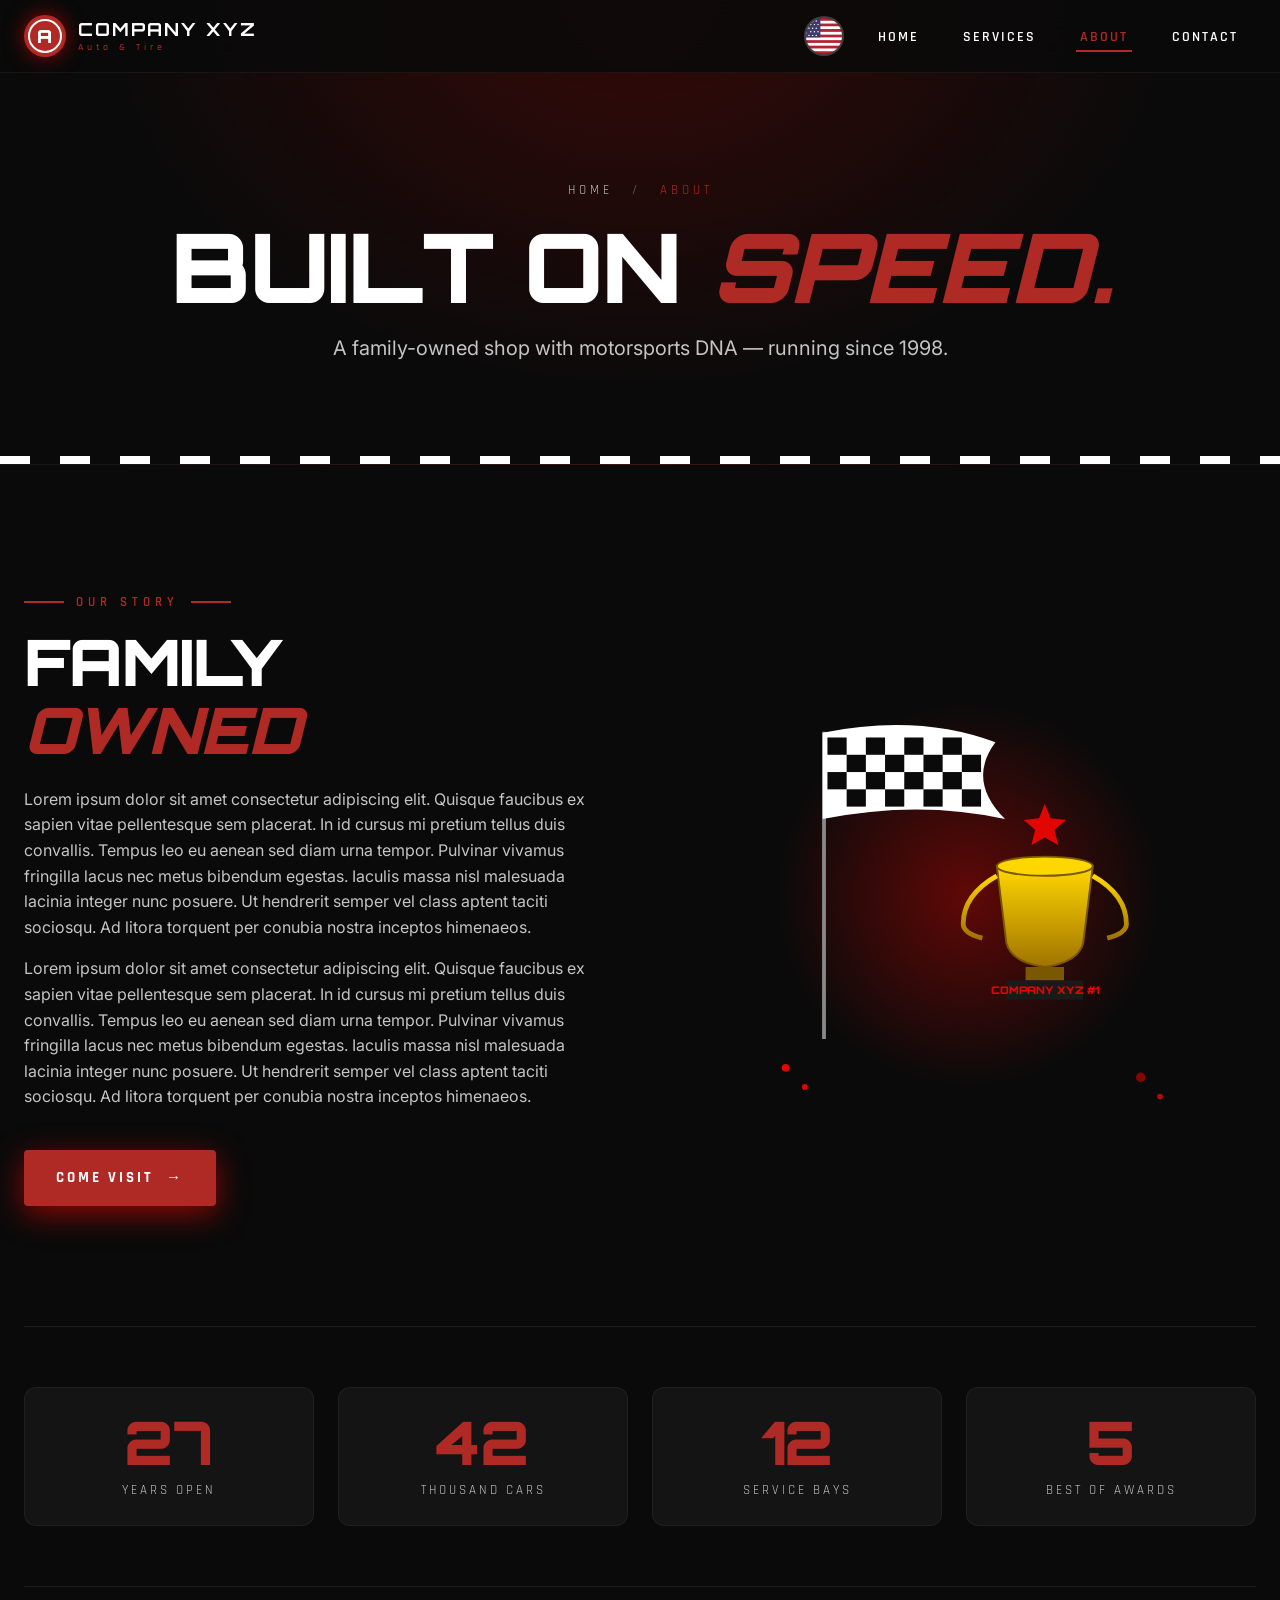
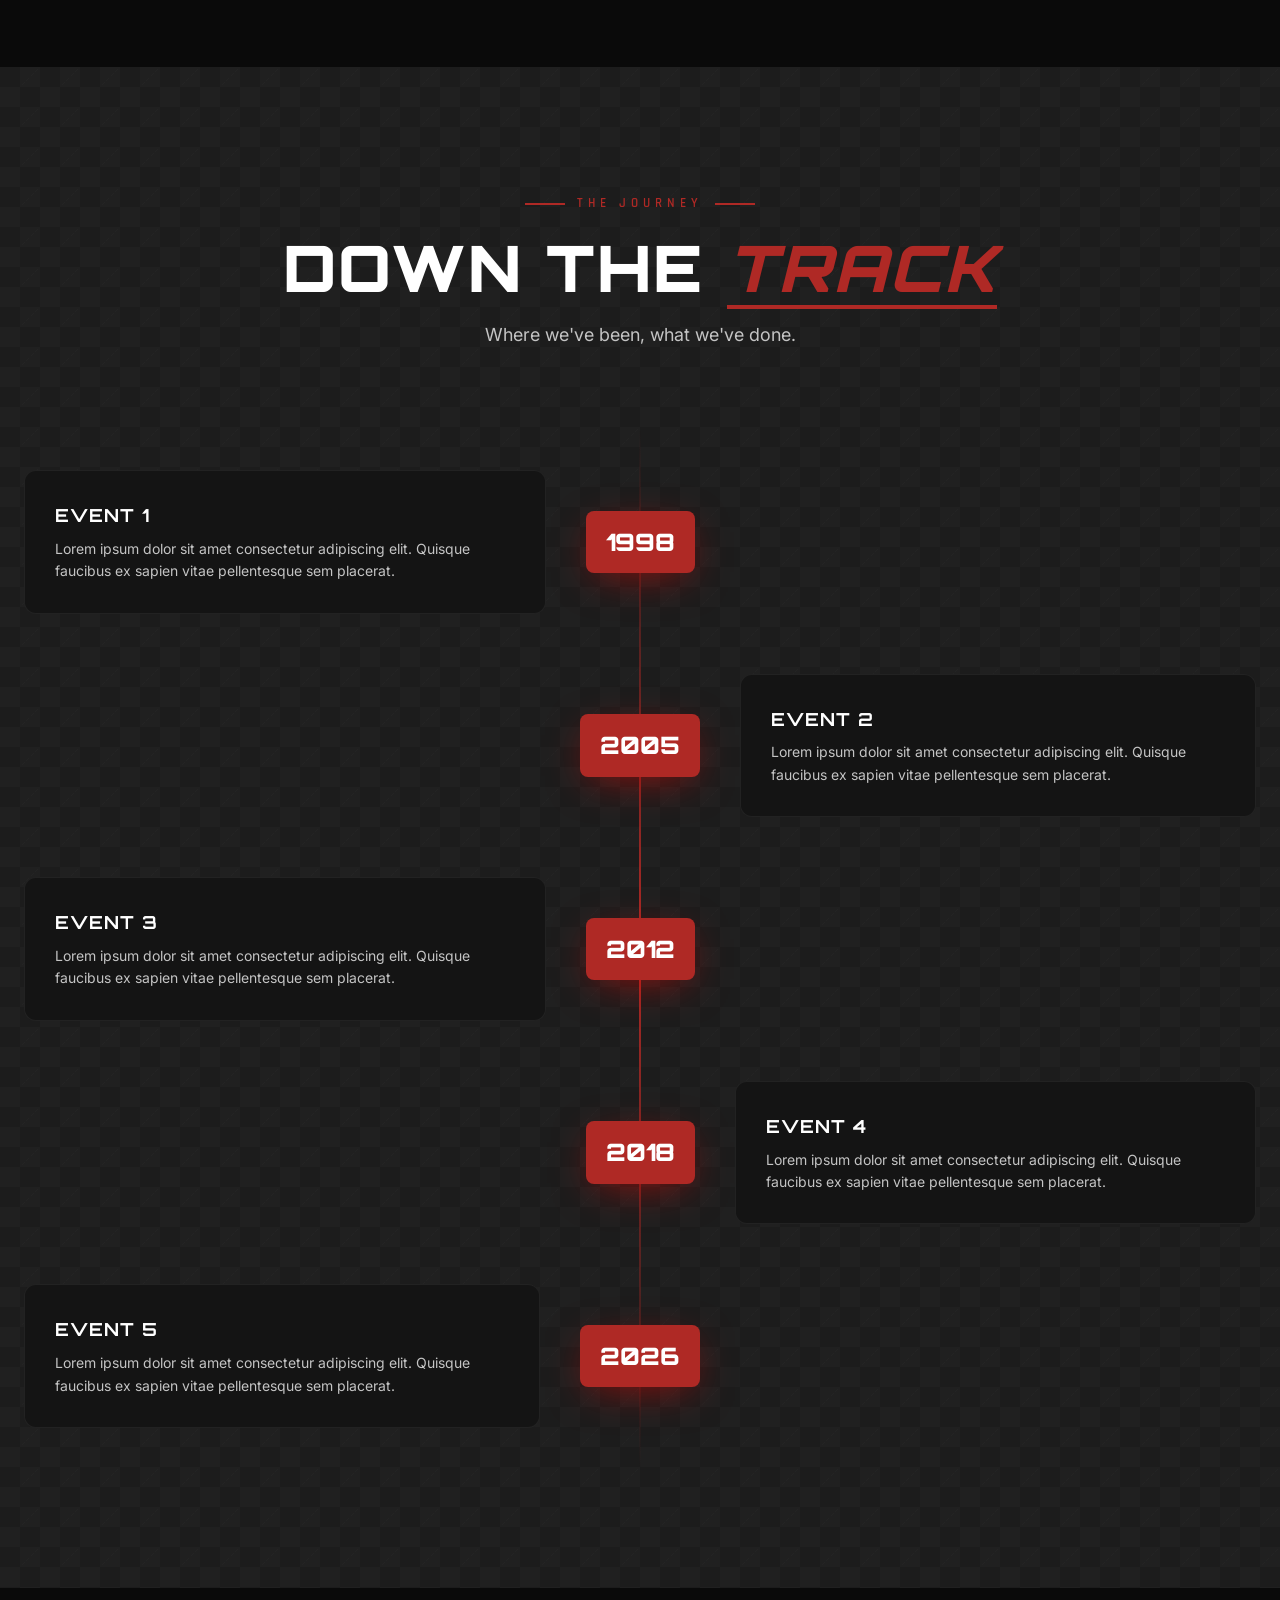
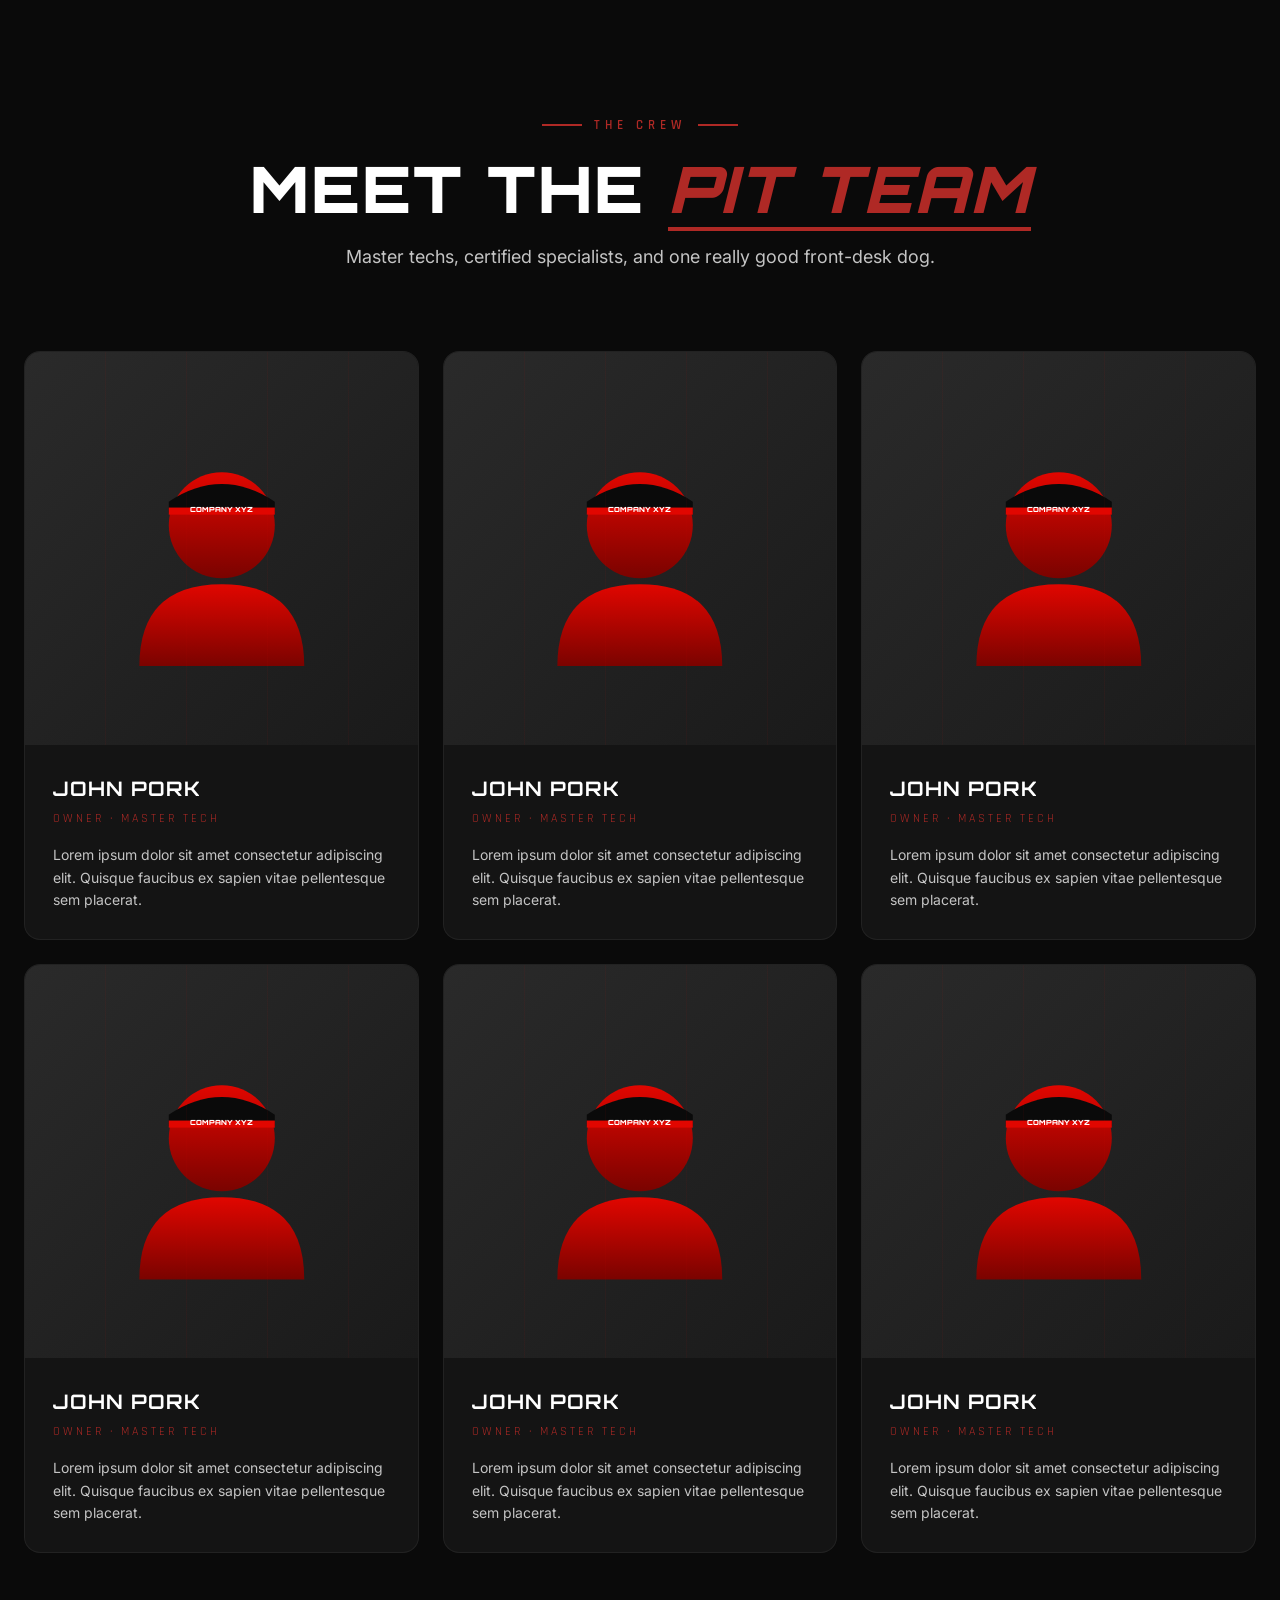
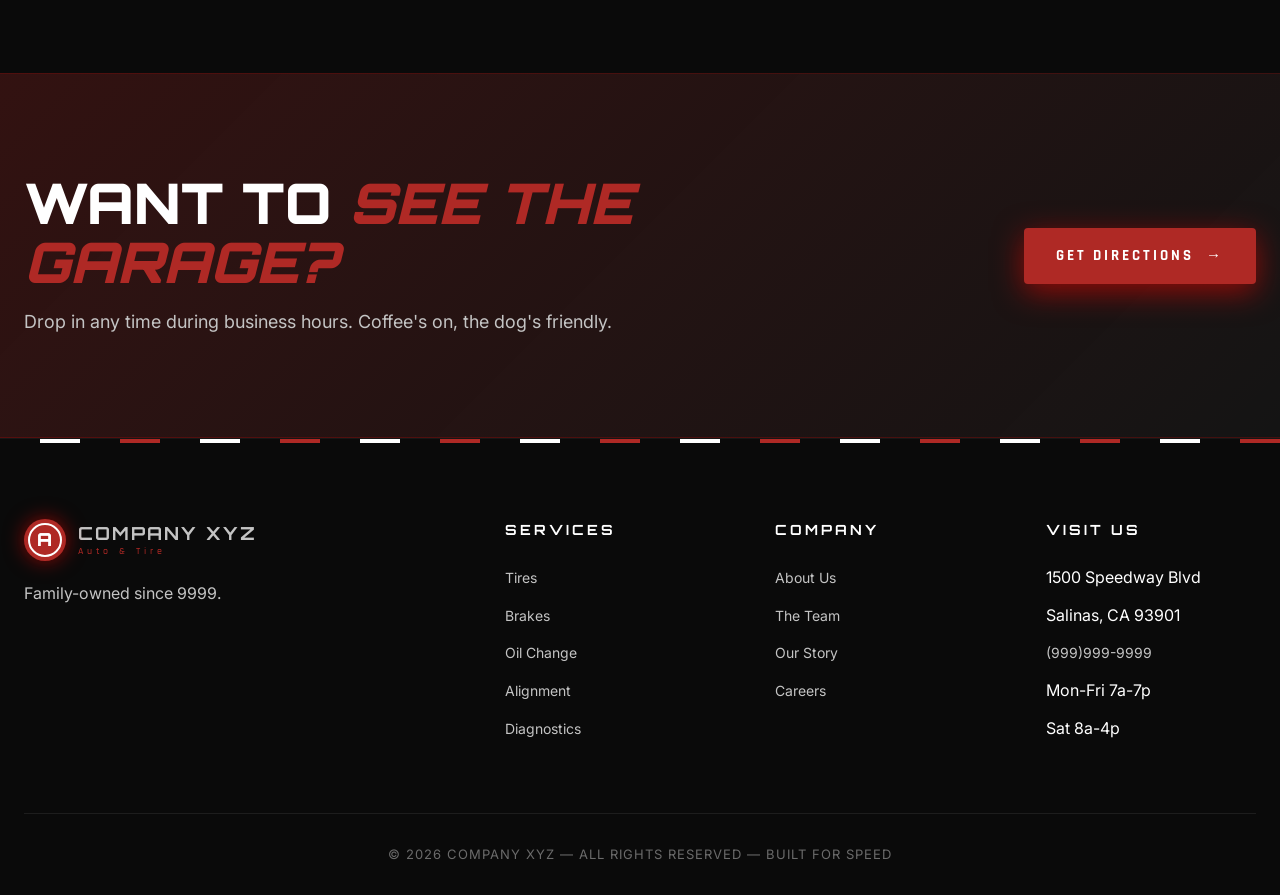
==== commit 871712d8: "add i18n" ====
--- a/about.html
+++ b/about.html
@@ -20,18 +20,49 @@
         <span class="logo-mark"></span>
         <span class="logo-text">
           <strong>COMPANY XYZ</strong>
-          <span>Auto & Tire</span>
+          <span data-i18n="nav.tagline">Auto & Tire</span>
         </span>
       </a>
-      <ul class="nav-links" id="navLinks">
-        <li><a href="index.html">Home</a></li>
-        <li><a href="services.html">Services</a></li>
-        <li><a href="about.html" class="active">About</a></li>
-        <li><a href="contact.html">Contact</a></li>
-      </ul>
-      <button class="nav-toggle" id="navToggle" aria-label="Toggle menu">
-        <span></span><span></span><span></span>
-      </button>
+      <div class="nav-cluster">
+        <button class="lang-toggle" id="langToggle" data-lang="en" aria-label="Switch to Spanish" title="Switch to Spanish">
+          <span class="flag flag-us" aria-hidden="true">
+            <svg viewBox="0 0 60 60" xmlns="http://www.w3.org/2000/svg">
+              <rect width="60" height="60" fill="#B22234"/>
+              <rect y="4.6" width="60" height="4.6" fill="#fff"/>
+              <rect y="13.8" width="60" height="4.6" fill="#fff"/>
+              <rect y="23.1" width="60" height="4.6" fill="#fff"/>
+              <rect y="32.3" width="60" height="4.6" fill="#fff"/>
+              <rect y="41.5" width="60" height="4.6" fill="#fff"/>
+              <rect y="50.8" width="60" height="4.6" fill="#fff"/>
+              <rect width="24" height="32.3" fill="#3C3B6E"/>
+              <g fill="#fff">
+                <circle cx="5" cy="5" r="1.2"/><circle cx="11" cy="5" r="1.2"/><circle cx="17" cy="5" r="1.2"/>
+                <circle cx="8" cy="11" r="1.2"/><circle cx="14" cy="11" r="1.2"/><circle cx="20" cy="11" r="1.2"/>
+                <circle cx="5" cy="17" r="1.2"/><circle cx="11" cy="17" r="1.2"/><circle cx="17" cy="17" r="1.2"/>
+                <circle cx="8" cy="23" r="1.2"/><circle cx="14" cy="23" r="1.2"/><circle cx="20" cy="23" r="1.2"/>
+                <circle cx="5" cy="29" r="1.2"/><circle cx="11" cy="29" r="1.2"/><circle cx="17" cy="29" r="1.2"/>
+              </g>
+            </svg>
+          </span>
+          <span class="flag flag-mx" aria-hidden="true">
+            <svg viewBox="0 0 60 60" xmlns="http://www.w3.org/2000/svg" preserveAspectRatio="xMidYMid slice">
+              <rect width="20" height="60" fill="#006847"/>
+              <rect x="20" width="20" height="60" fill="#fff"/>
+              <rect x="40" width="20" height="60" fill="#CE1126"/>
+              <ellipse cx="30" cy="30" rx="4" ry="3" fill="#8B4513"/>
+            </svg>
+          </span>
+        </button>
+        <ul class="nav-links" id="navLinks">
+          <li><a href="index.html" data-i18n="nav.home">Home</a></li>
+          <li><a href="services.html" data-i18n="nav.services">Services</a></li>
+          <li><a href="about.html" class="active" data-i18n="nav.about">About</a></li>
+          <li><a href="contact.html" data-i18n="nav.contact">Contact</a></li>
+        </ul>
+        <button class="nav-toggle" id="navToggle" aria-label="Toggle menu">
+          <span></span><span></span><span></span>
+        </button>
+      </div>
     </div>
   </nav>
 
@@ -45,12 +76,12 @@
     </div>
     <div class="container" style="position: relative; z-index: 2;">
       <div class="breadcrumb">
-        <a href="index.html">Home</a>
+        <a href="index.html" data-i18n="nav.home">Home</a>
         <span class="sep">/</span>
-        About
-      </div>
-      <h1 class="page-title">Built On <span style="color: var(--red); font-style: italic;">Speed.</span></h1>
-      <p class="page-subtitle">
+        <span data-i18n="about.breadcrumb">About</span>
+      </div>
+      <h1 class="page-title" data-i18n-html="about.pageTitle">Built On <span style="color: var(--red); font-style: italic;">Speed.</span></h1>
+      <p class="page-subtitle" data-i18n="about.pageSubtitle">
         A family-owned shop with motorsports DNA — running since 1998.
       </p>
     </div>
@@ -61,22 +92,22 @@
     <div class="container">
       <div class="about-grid">
         <div class="reveal reveal-left">
-          <span class="section-tag" style="margin-bottom: 16px;">Our Story</span>
-          <h2>Family<br/><span class="accent">owned</span></h2>
-          <p>
-            Lorem ipsum dolor sit amet consectetur adipiscing elit. Quisque faucibus ex sapien vitae pellentesque sem placerat. 
-            In id cursus mi pretium tellus duis convallis. Tempus leo eu aenean sed diam urna tempor. 
-            Pulvinar vivamus fringilla lacus nec metus bibendum egestas. Iaculis massa nisl malesuada lacinia integer nunc posuere. 
+          <span class="section-tag" style="margin-bottom: 16px;" data-i18n="about.story.tag">Our Story</span>
+          <h2 data-i18n-html="about.story.title">Family<br/><span class="accent">owned</span></h2>
+          <p data-i18n="about.story.p1">
+            Lorem ipsum dolor sit amet consectetur adipiscing elit. Quisque faucibus ex sapien vitae pellentesque sem placerat.
+            In id cursus mi pretium tellus duis convallis. Tempus leo eu aenean sed diam urna tempor.
+            Pulvinar vivamus fringilla lacus nec metus bibendum egestas. Iaculis massa nisl malesuada lacinia integer nunc posuere.
             Ut hendrerit semper vel class aptent taciti sociosqu. Ad litora torquent per conubia nostra inceptos himenaeos.
           </p>
-          <p>
-            Lorem ipsum dolor sit amet consectetur adipiscing elit. Quisque faucibus ex sapien vitae pellentesque sem placerat. 
-            In id cursus mi pretium tellus duis convallis. Tempus leo eu aenean sed diam urna tempor. 
-            Pulvinar vivamus fringilla lacus nec metus bibendum egestas. Iaculis massa nisl malesuada lacinia integer nunc posuere. 
+          <p data-i18n="about.story.p2">
+            Lorem ipsum dolor sit amet consectetur adipiscing elit. Quisque faucibus ex sapien vitae pellentesque sem placerat.
+            In id cursus mi pretium tellus duis convallis. Tempus leo eu aenean sed diam urna tempor.
+            Pulvinar vivamus fringilla lacus nec metus bibendum egestas. Iaculis massa nisl malesuada lacinia integer nunc posuere.
             Ut hendrerit semper vel class aptent taciti sociosqu. Ad litora torquent per conubia nostra inceptos himenaeos.
           </p>
           <a href="contact.html" class="btn btn-primary" style="margin-top: 24px;">
-            Come Visit <span class="arrow">→</span>
+            <span data-i18n="about.story.btn">Come Visit</span> <span class="arrow">→</span>
           </a>
         </div>
 
@@ -163,19 +194,19 @@
       <div class="stats-row">
         <div class="stat-box reveal">
           <div class="stat-num" data-count="27">0</div>
-          <div class="stat-label">Years Open</div>
+          <div class="stat-label" data-i18n="about.stat.years">Years Open</div>
         </div>
         <div class="stat-box reveal">
           <div class="stat-num" data-count="42">0</div>
-          <div class="stat-label">Thousand Cars</div>
+          <div class="stat-label" data-i18n="about.stat.cars">Thousand Cars</div>
         </div>
         <div class="stat-box reveal">
           <div class="stat-num" data-count="12">0</div>
-          <div class="stat-label">Service Bays</div>
+          <div class="stat-label" data-i18n="about.stat.bays">Service Bays</div>
         </div>
         <div class="stat-box reveal">
           <div class="stat-num" data-count="5">0</div>
-          <div class="stat-label">Best of Awards</div>
+          <div class="stat-label" data-i18n="about.stat.awards">Best of Awards</div>
         </div>
       </div>
     </div>
@@ -185,16 +216,16 @@
   <section class="section checker-bg" style="background-color: var(--dark-2);">
     <div class="container">
       <div class="section-header reveal">
-        <span class="section-tag">The Journey</span>
-        <h2 class="section-title">Down the <span class="accent">Track</span></h2>
-        <p class="section-subtitle">Where we've been, what we've done.</p>
+        <span class="section-tag" data-i18n="about.tl.tag">The Journey</span>
+        <h2 class="section-title" data-i18n-html="about.tl.title">Down the <span class="accent">Track</span></h2>
+        <p class="section-subtitle" data-i18n="about.tl.sub">Where we've been, what we've done.</p>
       </div>
 
       <div class="timeline">
         <div class="timeline-item reveal">
           <div class="timeline-content">
-            <h4>Event 1</h4>
-            <p>Lorem ipsum dolor sit amet consectetur adipiscing elit. Quisque faucibus ex sapien vitae pellentesque sem placerat.</p>
+            <h4 data-i18n="about.tl.e1.h">Event 1</h4>
+            <p data-i18n="about.tl.e.p">Lorem ipsum dolor sit amet consectetur adipiscing elit. Quisque faucibus ex sapien vitae pellentesque sem placerat.</p>
           </div>
           <div class="timeline-year">1998</div>
           <div></div>
@@ -203,14 +234,14 @@
           <div></div>
           <div class="timeline-year">2005</div>
           <div class="timeline-content">
-            <h4>Event 2</h4>
-            <p>Lorem ipsum dolor sit amet consectetur adipiscing elit. Quisque faucibus ex sapien vitae pellentesque sem placerat.</p>
+            <h4 data-i18n="about.tl.e2.h">Event 2</h4>
+            <p data-i18n="about.tl.e.p">Lorem ipsum dolor sit amet consectetur adipiscing elit. Quisque faucibus ex sapien vitae pellentesque sem placerat.</p>
           </div>
         </div>
         <div class="timeline-item reveal">
           <div class="timeline-content">
-            <h4>Event 3</h4>
-            <p>Lorem ipsum dolor sit amet consectetur adipiscing elit. Quisque faucibus ex sapien vitae pellentesque sem placerat.</p>
+            <h4 data-i18n="about.tl.e3.h">Event 3</h4>
+            <p data-i18n="about.tl.e.p">Lorem ipsum dolor sit amet consectetur adipiscing elit. Quisque faucibus ex sapien vitae pellentesque sem placerat.</p>
           </div>
           <div class="timeline-year">2012</div>
           <div></div>
@@ -219,14 +250,14 @@
           <div></div>
           <div class="timeline-year">2018</div>
           <div class="timeline-content">
-            <h4>Event 4</h4>
-            <p>Lorem ipsum dolor sit amet consectetur adipiscing elit. Quisque faucibus ex sapien vitae pellentesque sem placerat.</p>
+            <h4 data-i18n="about.tl.e4.h">Event 4</h4>
+            <p data-i18n="about.tl.e.p">Lorem ipsum dolor sit amet consectetur adipiscing elit. Quisque faucibus ex sapien vitae pellentesque sem placerat.</p>
           </div>
         </div>
         <div class="timeline-item reveal">
           <div class="timeline-content">
-            <h4>Event 5</h4>
-            <p>Lorem ipsum dolor sit amet consectetur adipiscing elit. Quisque faucibus ex sapien vitae pellentesque sem placerat.</p>
+            <h4 data-i18n="about.tl.e5.h">Event 5</h4>
+            <p data-i18n="about.tl.e.p">Lorem ipsum dolor sit amet consectetur adipiscing elit. Quisque faucibus ex sapien vitae pellentesque sem placerat.</p>
           </div>
           <div class="timeline-year">2026</div>
           <div></div>
@@ -239,9 +270,9 @@
   <section class="section">
     <div class="container">
       <div class="section-header reveal">
-        <span class="section-tag">The Crew</span>
-        <h2 class="section-title">Meet the <span class="accent">Pit Team</span></h2>
-        <p class="section-subtitle">Master techs, certified specialists, and one really good front-desk dog.</p>
+        <span class="section-tag" data-i18n="about.team.tag">The Crew</span>
+        <h2 class="section-title" data-i18n-html="about.team.title">Meet the <span class="accent">Pit Team</span></h2>
+        <p class="section-subtitle" data-i18n="about.team.sub">Master techs, certified specialists, and one really good front-desk dog.</p>
       </div>
 
       <div class="team-grid">
@@ -265,8 +296,8 @@
           </div>
           <div class="team-info">
             <h4>John Pork</h4>
-            <span class="role">Owner · Master Tech</span>
-            <p>Lorem ipsum dolor sit amet consectetur adipiscing elit. Quisque faucibus ex sapien vitae pellentesque sem placerat.</p>
+            <span class="role" data-i18n="about.team.role">Owner · Master Tech</span>
+            <p data-i18n="about.team.bio">Lorem ipsum dolor sit amet consectetur adipiscing elit. Quisque faucibus ex sapien vitae pellentesque sem placerat.</p>
           </div>
         </div>
 
@@ -290,8 +321,8 @@
           </div>
           <div class="team-info">
             <h4>John Pork</h4>
-            <span class="role">Owner · Master Tech</span>
-            <p>Lorem ipsum dolor sit amet consectetur adipiscing elit. Quisque faucibus ex sapien vitae pellentesque sem placerat.</p>
+            <span class="role" data-i18n="about.team.role">Owner · Master Tech</span>
+            <p data-i18n="about.team.bio">Lorem ipsum dolor sit amet consectetur adipiscing elit. Quisque faucibus ex sapien vitae pellentesque sem placerat.</p>
           </div>
         </div>
 
@@ -315,8 +346,8 @@
           </div>
           <div class="team-info">
             <h4>John Pork</h4>
-            <span class="role">Owner · Master Tech</span>
-            <p>Lorem ipsum dolor sit amet consectetur adipiscing elit. Quisque faucibus ex sapien vitae pellentesque sem placerat.</p>
+            <span class="role" data-i18n="about.team.role">Owner · Master Tech</span>
+            <p data-i18n="about.team.bio">Lorem ipsum dolor sit amet consectetur adipiscing elit. Quisque faucibus ex sapien vitae pellentesque sem placerat.</p>
           </div>
         </div>
 
@@ -340,8 +371,8 @@
           </div>
           <div class="team-info">
             <h4>John Pork</h4>
-            <span class="role">Owner · Master Tech</span>
-            <p>Lorem ipsum dolor sit amet consectetur adipiscing elit. Quisque faucibus ex sapien vitae pellentesque sem placerat.</p>
+            <span class="role" data-i18n="about.team.role">Owner · Master Tech</span>
+            <p data-i18n="about.team.bio">Lorem ipsum dolor sit amet consectetur adipiscing elit. Quisque faucibus ex sapien vitae pellentesque sem placerat.</p>
           </div>
         </div>
 
@@ -365,8 +396,8 @@
           </div>
           <div class="team-info">
             <h4>John Pork</h4>
-            <span class="role">Owner · Master Tech</span>
-            <p>Lorem ipsum dolor sit amet consectetur adipiscing elit. Quisque faucibus ex sapien vitae pellentesque sem placerat.</p>
+            <span class="role" data-i18n="about.team.role">Owner · Master Tech</span>
+            <p data-i18n="about.team.bio">Lorem ipsum dolor sit amet consectetur adipiscing elit. Quisque faucibus ex sapien vitae pellentesque sem placerat.</p>
           </div>
         </div>
 
@@ -390,8 +421,8 @@
           </div>
           <div class="team-info">
             <h4>John Pork</h4>
-            <span class="role">Owner · Master Tech</span>
-            <p>Lorem ipsum dolor sit amet consectetur adipiscing elit. Quisque faucibus ex sapien vitae pellentesque sem placerat.</p>
+            <span class="role" data-i18n="about.team.role">Owner · Master Tech</span>
+            <p data-i18n="about.team.bio">Lorem ipsum dolor sit amet consectetur adipiscing elit. Quisque faucibus ex sapien vitae pellentesque sem placerat.</p>
           </div>
         </div>
       </div>
@@ -408,12 +439,12 @@
     <div class="container">
       <div class="cta-banner-inner">
         <div class="reveal reveal-left">
-          <h2>Want to <span class="accent">see the garage?</span></h2>
-          <p>Drop in any time during business hours. Coffee's on, the dog's friendly.</p>
+          <h2 data-i18n-html="about.cta.title">Want to <span class="accent">see the garage?</span></h2>
+          <p data-i18n="about.cta.sub">Drop in any time during business hours. Coffee's on, the dog's friendly.</p>
         </div>
         <div class="cta-banner-actions reveal reveal-right">
           <a href="contact.html" class="btn btn-primary">
-            Get Directions <span class="arrow">→</span>
+            <span data-i18n="about.cta.btn">Get Directions</span> <span class="arrow">→</span>
           </a>
         </div>
       </div>
@@ -429,47 +460,48 @@
             <span class="logo-mark"></span>
             <span class="logo-text">
               <strong>COMPANY XYZ</strong>
-              <span>Auto & Tire</span>
+              <span data-i18n="nav.tagline">Auto & Tire</span>
             </span>
           </a>
-          <p>Family-owned since 9999.</p>
+          <p data-i18n="footer.family">Family-owned since 9999.</p>
         </div>
         <div>
-          <h4>Services</h4>
+          <h4 data-i18n="footer.services">Services</h4>
           <ul>
-            <li><a href="services.html">Tires</a></li>
-            <li><a href="services.html">Brakes</a></li>
-            <li><a href="services.html">Oil Change</a></li>
-            <li><a href="services.html">Alignment</a></li>
-            <li><a href="services.html">Diagnostics</a></li>
+            <li><a href="services.html" data-i18n="footer.s.tires">Tires</a></li>
+            <li><a href="services.html" data-i18n="footer.s.brakes">Brakes</a></li>
+            <li><a href="services.html" data-i18n="footer.s.oil">Oil Change</a></li>
+            <li><a href="services.html" data-i18n="footer.s.align">Alignment</a></li>
+            <li><a href="services.html" data-i18n="footer.s.diag">Diagnostics</a></li>
           </ul>
         </div>
         <div>
-          <h4>Company</h4>
+          <h4 data-i18n="footer.company">Company</h4>
           <ul>
-            <li><a href="about.html">About Us</a></li>
-            <li><a href="about.html">The Team</a></li>
-            <li><a href="about.html">Our Story</a></li>
-            <li><a href="contact.html">Careers</a></li>
+            <li><a href="about.html" data-i18n="footer.c.about">About Us</a></li>
+            <li><a href="about.html" data-i18n="footer.c.team">The Team</a></li>
+            <li><a href="about.html" data-i18n="footer.c.story">Our Story</a></li>
+            <li><a href="contact.html" data-i18n="footer.c.careers">Careers</a></li>
           </ul>
         </div>
         <div>
-          <h4>Visit Us</h4>
+          <h4 data-i18n="footer.visit">Visit Us</h4>
           <ul>
             <li>1500 Speedway Blvd</li>
             <li>Salinas, CA 93901</li>
             <li><a href="tel:7045550100">(999)999-9999</a></li>
-            <li>Mon-Fri 7a-7p</li>
-            <li>Sat 8a-4p</li>
+            <li data-i18n="footer.hours.mf">Mon-Fri 7a-7p</li>
+            <li data-i18n="footer.hours.sat">Sat 8a-4p</li>
           </ul>
         </div>
       </div>
-      <div class="footer-bottom">
+      <div class="footer-bottom" data-i18n="footer.bottom">
         © 2026 COMPANY XYZ — ALL RIGHTS RESERVED — BUILT FOR SPEED
       </div>
     </div>
   </footer>
 
+  <script src="js/translations.js"></script>
   <script src="js/main.js"></script>
 </body>
 </html>
--- a/css/style.css
+++ b/css/style.css
@@ -5,7 +5,7 @@
 
 /* --- CSS Variables / Theme --- */
 :root {
-  --red: #E10600;
+  --red: #af2925;
   --red-dark: #B30500;
   --red-glow: rgba(225, 6, 0, 0.6);
   --white: #FFFFFF;
@@ -231,6 +231,63 @@
 }
 
 .nav-cta::before { display: none; }
+
+/* --- Language toggle (flag button) --- */
+/* Cluster on the right side of the navbar:
+   [flag] [nav-links] [hamburger]
+   On desktop the flag sits immediately left of "Home".
+   On mobile nav-links becomes a fixed overlay, leaving
+   [flag] [hamburger] adjacent. */
+.nav-cluster {
+  display: flex;
+  align-items: center;
+  gap: 16px;
+  flex-shrink: 0;
+}
+
+@media (max-width: 980px) {
+  .nav-cluster { gap: 12px; }
+}
+
+.lang-toggle {
+  display: inline-flex;
+  align-items: center;
+  justify-content: center;
+  width: 40px;
+  height: 40px;
+  border-radius: 50%;
+  border: 2px solid rgba(255, 255, 255, 0.18);
+  background: rgba(255, 255, 255, 0.04);
+  padding: 0;
+  cursor: pointer;
+  overflow: hidden;
+  flex-shrink: 0;
+  transition: transform 0.3s var(--ease-race),
+              border-color 0.3s var(--ease-race),
+              box-shadow 0.3s var(--ease-race);
+}
+
+.lang-toggle:hover {
+  border-color: var(--red);
+  transform: scale(1.08);
+  box-shadow: 0 4px 20px var(--red-glow);
+}
+
+.lang-toggle:focus-visible {
+  outline: 2px solid var(--red);
+  outline-offset: 2px;
+}
+
+.lang-toggle .flag {
+  display: none;
+  width: 100%;
+  height: 100%;
+}
+
+.lang-toggle[data-lang="en"] .flag-us,
+.lang-toggle[data-lang="es"] .flag-mx {
+  display: block;
+}
 
 .nav-toggle {
   display: none;
@@ -661,7 +718,7 @@
     flex-direction: column;
     background: var(--black);
     padding: 24px;
-    gap: 4px;
+    gap: 10px;
     border-bottom: 1px solid var(--red);
     box-shadow: 0 20px 40px rgba(0, 0, 0, 0.5);
     transform: translateY(-100%);
--- a/css/about.css
+++ b/css/about.css
@@ -62,6 +62,8 @@
   color: var(--red);
   line-height: 1;
   margin-bottom: 8px;
+  /* Equal-width digits — prevents reflow during the count-up animation. */
+  font-variant-numeric: tabular-nums;
 }
 
 .stat-label {
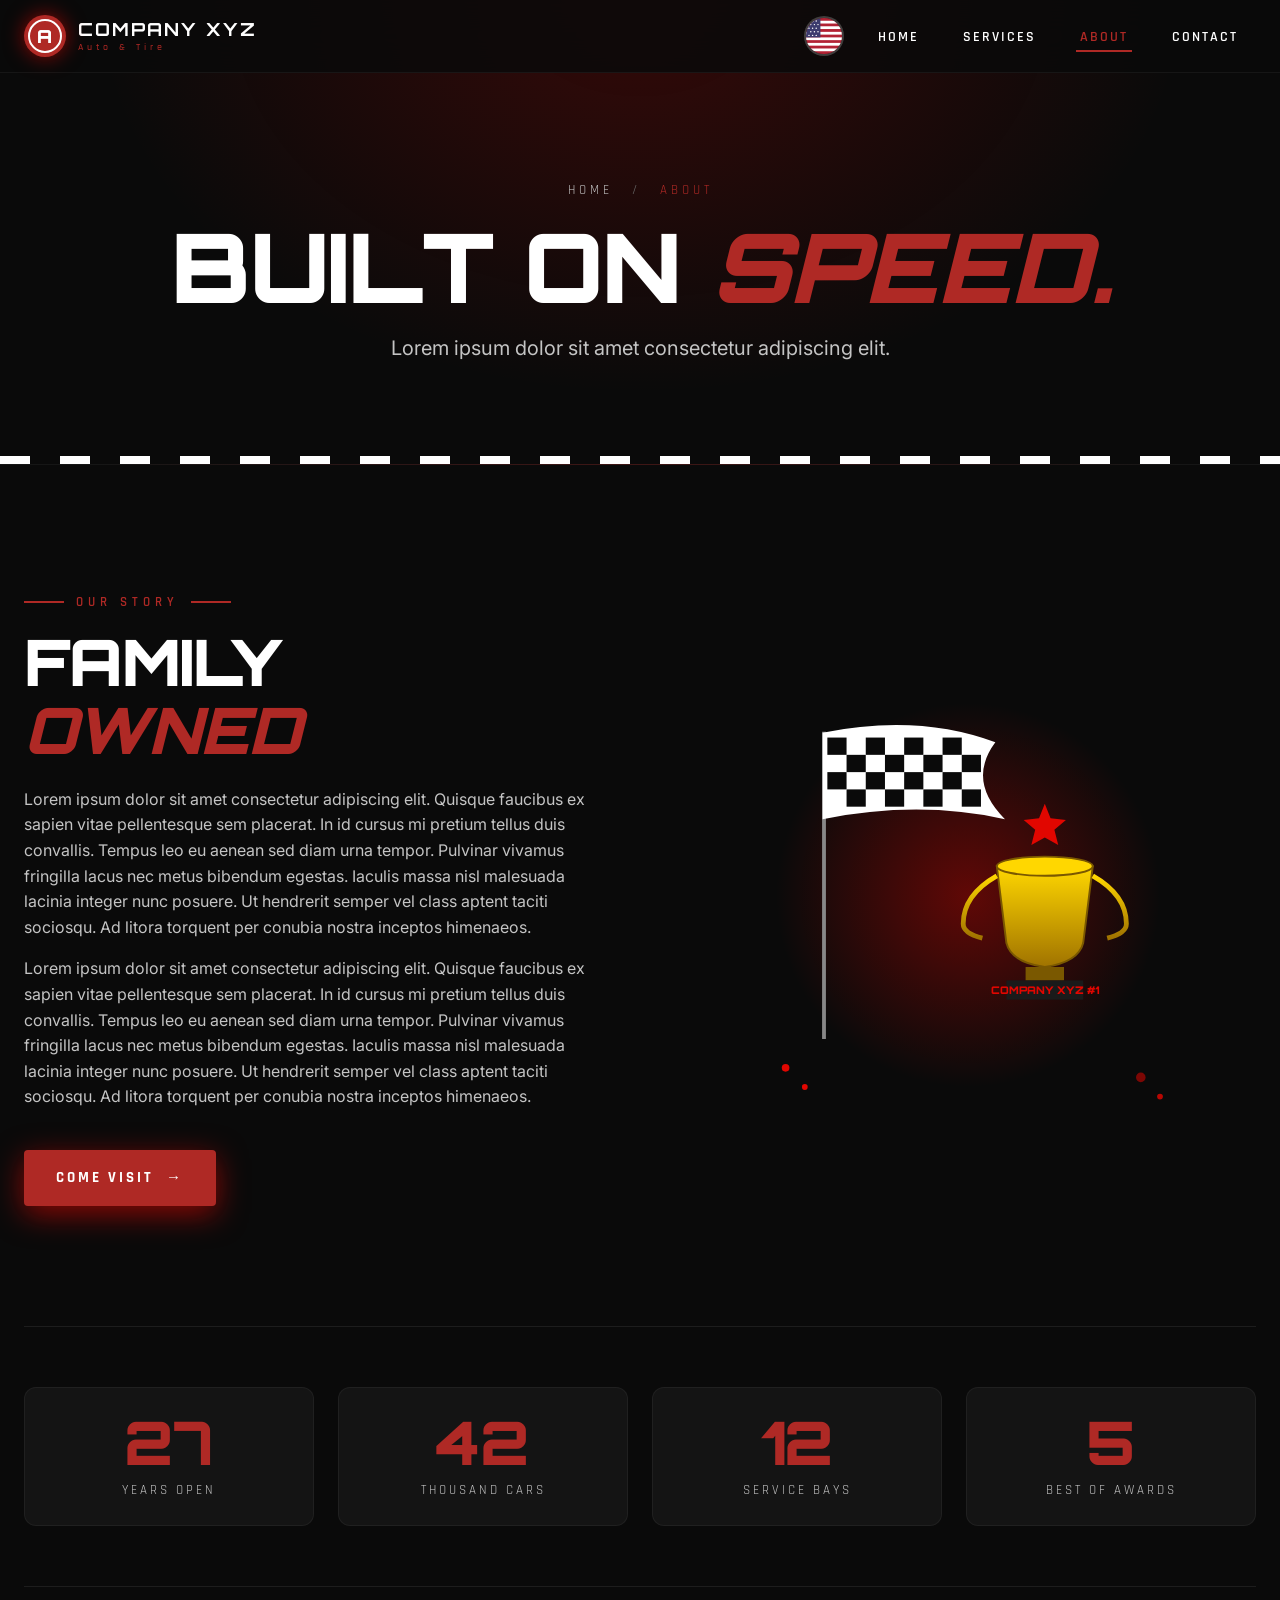
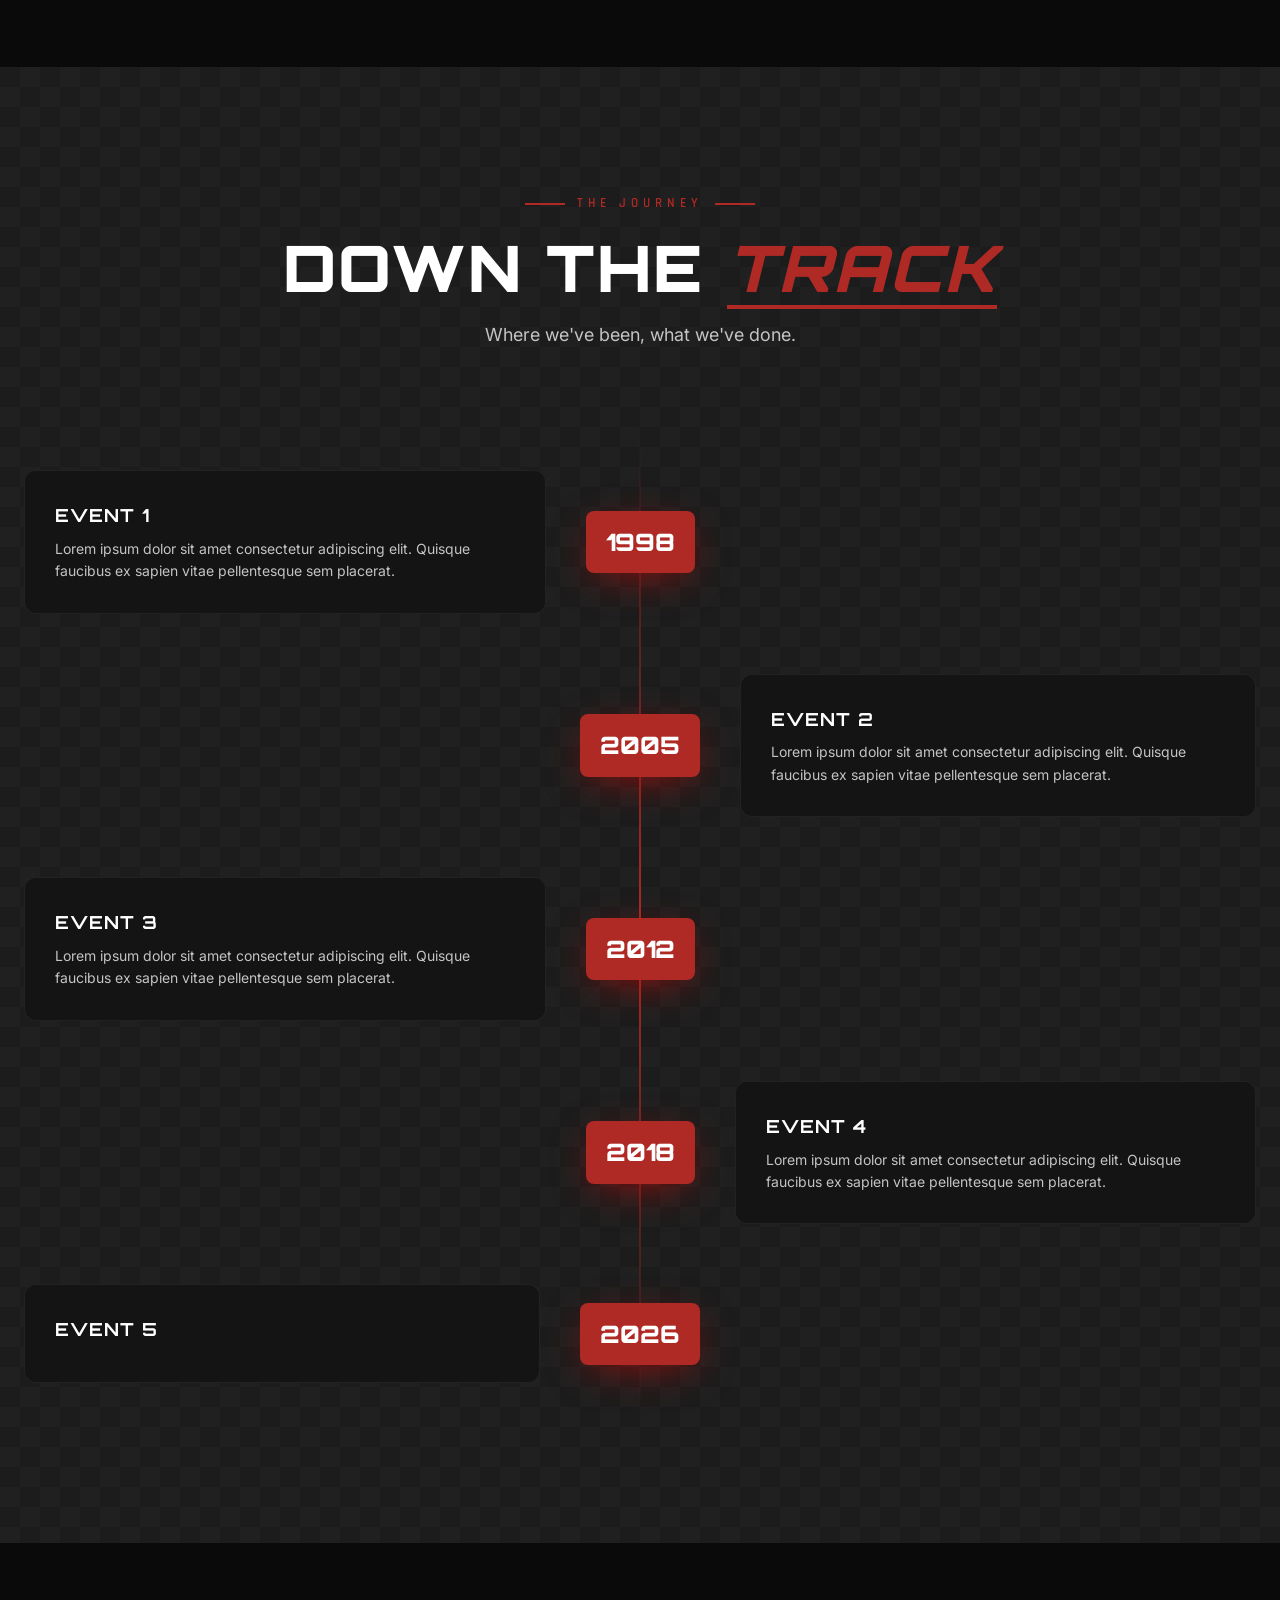
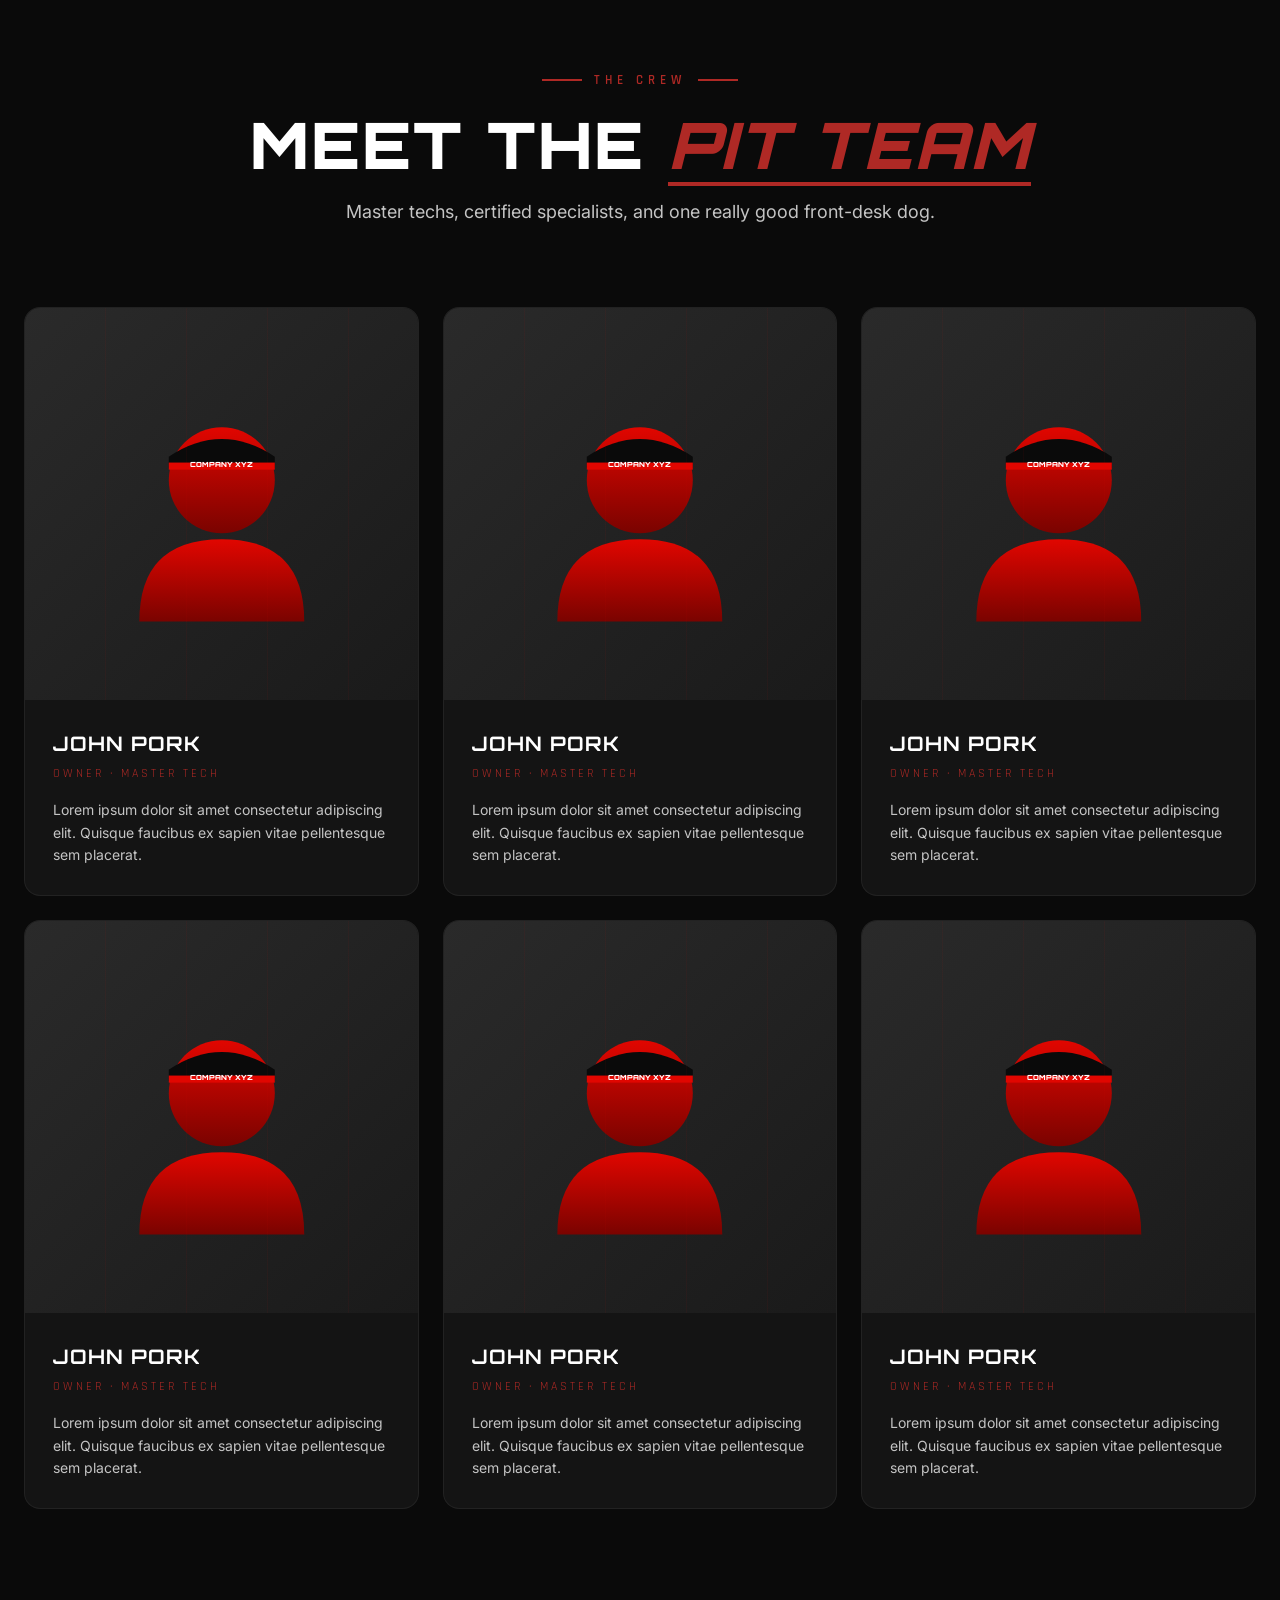
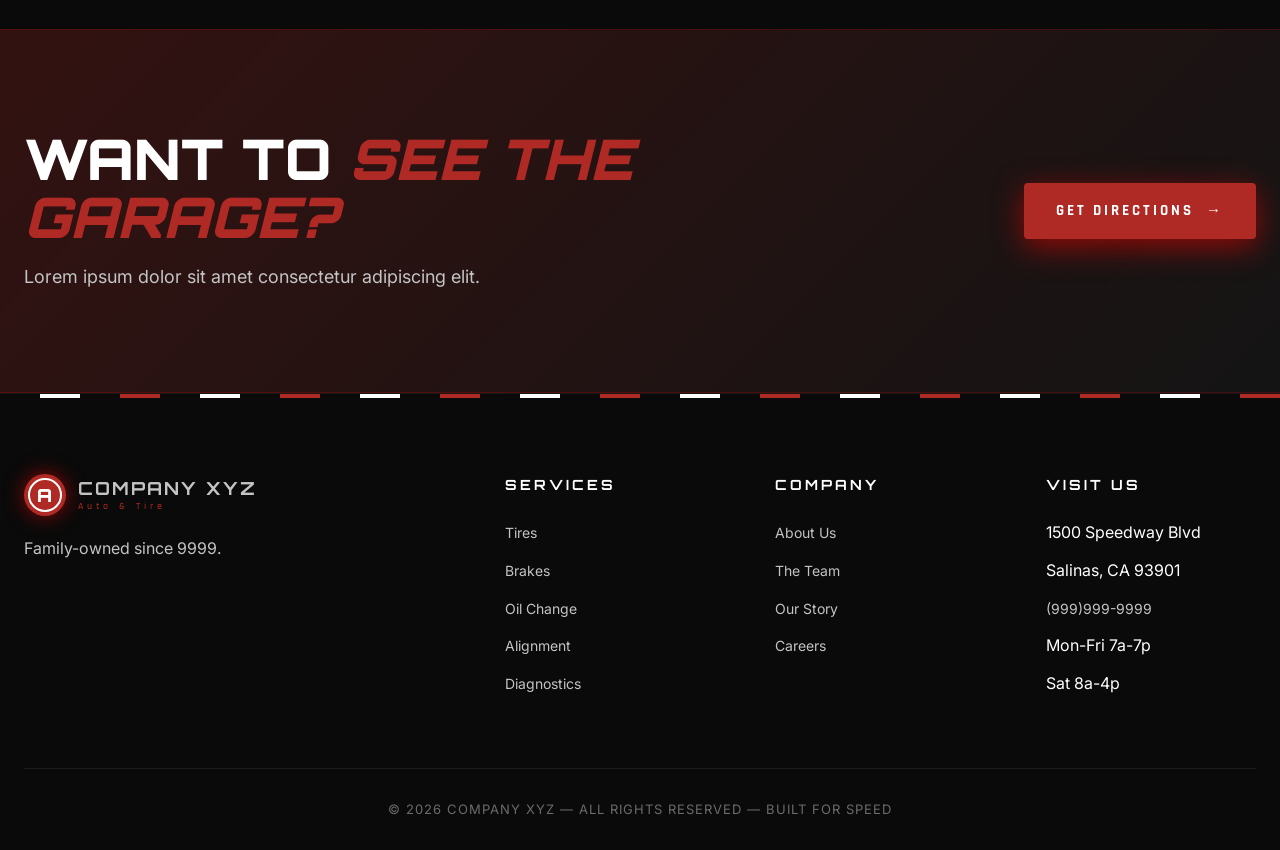
==== commit 2a0dedb6: "remove old text" ====
--- a/about.html
+++ b/about.html
@@ -76,13 +76,12 @@
     </div>
     <div class="container" style="position: relative; z-index: 2;">
       <div class="breadcrumb">
-        <a href="index.html" data-i18n="nav.home">Home</a>
+        <a href="index.html" data-i18n="nav.home"></a>
         <span class="sep">/</span>
-        <span data-i18n="about.breadcrumb">About</span>
-      </div>
-      <h1 class="page-title" data-i18n-html="about.pageTitle">Built On <span style="color: var(--red); font-style: italic;">Speed.</span></h1>
+        <span data-i18n="about.breadcrumb"></span>
+      </div>
+      <h1 class="page-title" data-i18n-html="about.pageTitle"><span style="color: var(--red); font-style: italic;"></span></h1>
       <p class="page-subtitle" data-i18n="about.pageSubtitle">
-        A family-owned shop with motorsports DNA — running since 1998.
       </p>
     </div>
   </header>
@@ -95,16 +94,8 @@
           <span class="section-tag" style="margin-bottom: 16px;" data-i18n="about.story.tag">Our Story</span>
           <h2 data-i18n-html="about.story.title">Family<br/><span class="accent">owned</span></h2>
           <p data-i18n="about.story.p1">
-            Lorem ipsum dolor sit amet consectetur adipiscing elit. Quisque faucibus ex sapien vitae pellentesque sem placerat.
-            In id cursus mi pretium tellus duis convallis. Tempus leo eu aenean sed diam urna tempor.
-            Pulvinar vivamus fringilla lacus nec metus bibendum egestas. Iaculis massa nisl malesuada lacinia integer nunc posuere.
-            Ut hendrerit semper vel class aptent taciti sociosqu. Ad litora torquent per conubia nostra inceptos himenaeos.
           </p>
           <p data-i18n="about.story.p2">
-            Lorem ipsum dolor sit amet consectetur adipiscing elit. Quisque faucibus ex sapien vitae pellentesque sem placerat.
-            In id cursus mi pretium tellus duis convallis. Tempus leo eu aenean sed diam urna tempor.
-            Pulvinar vivamus fringilla lacus nec metus bibendum egestas. Iaculis massa nisl malesuada lacinia integer nunc posuere.
-            Ut hendrerit semper vel class aptent taciti sociosqu. Ad litora torquent per conubia nostra inceptos himenaeos.
           </p>
           <a href="contact.html" class="btn btn-primary" style="margin-top: 24px;">
             <span data-i18n="about.story.btn">Come Visit</span> <span class="arrow">→</span>
@@ -194,19 +185,19 @@
       <div class="stats-row">
         <div class="stat-box reveal">
           <div class="stat-num" data-count="27">0</div>
-          <div class="stat-label" data-i18n="about.stat.years">Years Open</div>
+          <div class="stat-label" data-i18n="about.stat.years"></div>
         </div>
         <div class="stat-box reveal">
           <div class="stat-num" data-count="42">0</div>
-          <div class="stat-label" data-i18n="about.stat.cars">Thousand Cars</div>
+          <div class="stat-label" data-i18n="about.stat.cars"></div>
         </div>
         <div class="stat-box reveal">
           <div class="stat-num" data-count="12">0</div>
-          <div class="stat-label" data-i18n="about.stat.bays">Service Bays</div>
+          <div class="stat-label" data-i18n="about.stat.bays"></div>
         </div>
         <div class="stat-box reveal">
           <div class="stat-num" data-count="5">0</div>
-          <div class="stat-label" data-i18n="about.stat.awards">Best of Awards</div>
+          <div class="stat-label" data-i18n="about.stat.awards"></div>
         </div>
       </div>
     </div>
@@ -216,16 +207,16 @@
   <section class="section checker-bg" style="background-color: var(--dark-2);">
     <div class="container">
       <div class="section-header reveal">
-        <span class="section-tag" data-i18n="about.tl.tag">The Journey</span>
-        <h2 class="section-title" data-i18n-html="about.tl.title">Down the <span class="accent">Track</span></h2>
-        <p class="section-subtitle" data-i18n="about.tl.sub">Where we've been, what we've done.</p>
+        <span class="section-tag" data-i18n="about.tl.tag"></span>
+        <h2 class="section-title" data-i18n-html="about.tl.title"><span class="accent"></span></h2>
+        <p class="section-subtitle" data-i18n="about.tl.sub"></p>
       </div>
 
       <div class="timeline">
         <div class="timeline-item reveal">
           <div class="timeline-content">
-            <h4 data-i18n="about.tl.e1.h">Event 1</h4>
-            <p data-i18n="about.tl.e.p">Lorem ipsum dolor sit amet consectetur adipiscing elit. Quisque faucibus ex sapien vitae pellentesque sem placerat.</p>
+            <h4 data-i18n="about.tl.e1.h"></h4>
+            <p data-i18n="about.tl.e.p"></p>
           </div>
           <div class="timeline-year">1998</div>
           <div></div>
@@ -234,14 +225,14 @@
           <div></div>
           <div class="timeline-year">2005</div>
           <div class="timeline-content">
-            <h4 data-i18n="about.tl.e2.h">Event 2</h4>
-            <p data-i18n="about.tl.e.p">Lorem ipsum dolor sit amet consectetur adipiscing elit. Quisque faucibus ex sapien vitae pellentesque sem placerat.</p>
+            <h4 data-i18n="about.tl.e2.h"></h4>
+            <p data-i18n="about.tl.e.p"></p>
           </div>
         </div>
         <div class="timeline-item reveal">
           <div class="timeline-content">
-            <h4 data-i18n="about.tl.e3.h">Event 3</h4>
-            <p data-i18n="about.tl.e.p">Lorem ipsum dolor sit amet consectetur adipiscing elit. Quisque faucibus ex sapien vitae pellentesque sem placerat.</p>
+            <h4 data-i18n="about.tl.e3.h"></h4>
+            <p data-i18n="about.tl.e.p"></p>
           </div>
           <div class="timeline-year">2012</div>
           <div></div>
@@ -250,14 +241,14 @@
           <div></div>
           <div class="timeline-year">2018</div>
           <div class="timeline-content">
-            <h4 data-i18n="about.tl.e4.h">Event 4</h4>
-            <p data-i18n="about.tl.e.p">Lorem ipsum dolor sit amet consectetur adipiscing elit. Quisque faucibus ex sapien vitae pellentesque sem placerat.</p>
+            <h4 data-i18n="about.tl.e4.h"></h4>
+            <p data-i18n="about.tl.e.p"></p>
           </div>
         </div>
         <div class="timeline-item reveal">
           <div class="timeline-content">
-            <h4 data-i18n="about.tl.e5.h">Event 5</h4>
-            <p data-i18n="about.tl.e.p">Lorem ipsum dolor sit amet consectetur adipiscing elit. Quisque faucibus ex sapien vitae pellentesque sem placerat.</p>
+            <h4 data-i18n="about.tl.e5.h">/h4>
+            <p data-i18n="about.tl.e.p"></p>
           </div>
           <div class="timeline-year">2026</div>
           <div></div>
@@ -270,9 +261,9 @@
   <section class="section">
     <div class="container">
       <div class="section-header reveal">
-        <span class="section-tag" data-i18n="about.team.tag">The Crew</span>
-        <h2 class="section-title" data-i18n-html="about.team.title">Meet the <span class="accent">Pit Team</span></h2>
-        <p class="section-subtitle" data-i18n="about.team.sub">Master techs, certified specialists, and one really good front-desk dog.</p>
+        <span class="section-tag" data-i18n="about.team.tag"></span>
+        <h2 class="section-title" data-i18n-html="about.team.title"><span class="accent"></span></h2>
+        <p class="section-subtitle" data-i18n="about.team.sub"></p>
       </div>
 
       <div class="team-grid">
@@ -296,133 +287,133 @@
           </div>
           <div class="team-info">
             <h4>John Pork</h4>
-            <span class="role" data-i18n="about.team.role">Owner · Master Tech</span>
-            <p data-i18n="about.team.bio">Lorem ipsum dolor sit amet consectetur adipiscing elit. Quisque faucibus ex sapien vitae pellentesque sem placerat.</p>
-          </div>
-        </div>
-
-        <div class="team-card reveal">
-          <div class="team-avatar">
-            <!-- Stylized portrait silhouette -->
-            <svg viewBox="0 0 200 200" xmlns="http://www.w3.org/2000/svg">
-              <defs>
-                <linearGradient id="p1" x1="0" x2="0" y1="0" y2="1">
-                  <stop offset="0%" stop-color="#E10600"/>
-                  <stop offset="100%" stop-color="#7A0300"/>
-                </linearGradient>
-              </defs>
-              <circle cx="100" cy="80" r="45" fill="url(#p1)"/>
-              <path d="M 30 200 Q 30 130 100 130 Q 170 130 170 200 Z" fill="url(#p1)"/>
-              <!-- hat -->
-              <path d="M 55 60 Q 100 30 145 60 L 145 70 L 55 70 Z" fill="#0A0A0A"/>
-              <rect x="55" y="65" width="90" height="6" fill="#E10600"/>
-              <text x="100" y="69" text-anchor="middle" font-family="Orbitron" font-weight="900" font-size="6" fill="#FFF">COMPANY XYZ</text>
-            </svg>
-          </div>
-          <div class="team-info">
-            <h4>John Pork</h4>
-            <span class="role" data-i18n="about.team.role">Owner · Master Tech</span>
-            <p data-i18n="about.team.bio">Lorem ipsum dolor sit amet consectetur adipiscing elit. Quisque faucibus ex sapien vitae pellentesque sem placerat.</p>
-          </div>
-        </div>
-
-        <div class="team-card reveal">
-          <div class="team-avatar">
-            <!-- Stylized portrait silhouette -->
-            <svg viewBox="0 0 200 200" xmlns="http://www.w3.org/2000/svg">
-              <defs>
-                <linearGradient id="p1" x1="0" x2="0" y1="0" y2="1">
-                  <stop offset="0%" stop-color="#E10600"/>
-                  <stop offset="100%" stop-color="#7A0300"/>
-                </linearGradient>
-              </defs>
-              <circle cx="100" cy="80" r="45" fill="url(#p1)"/>
-              <path d="M 30 200 Q 30 130 100 130 Q 170 130 170 200 Z" fill="url(#p1)"/>
-              <!-- hat -->
-              <path d="M 55 60 Q 100 30 145 60 L 145 70 L 55 70 Z" fill="#0A0A0A"/>
-              <rect x="55" y="65" width="90" height="6" fill="#E10600"/>
-              <text x="100" y="69" text-anchor="middle" font-family="Orbitron" font-weight="900" font-size="6" fill="#FFF">COMPANY XYZ</text>
-            </svg>
-          </div>
-          <div class="team-info">
-            <h4>John Pork</h4>
-            <span class="role" data-i18n="about.team.role">Owner · Master Tech</span>
-            <p data-i18n="about.team.bio">Lorem ipsum dolor sit amet consectetur adipiscing elit. Quisque faucibus ex sapien vitae pellentesque sem placerat.</p>
-          </div>
-        </div>
-
-        <div class="team-card reveal">
-          <div class="team-avatar">
-            <!-- Stylized portrait silhouette -->
-            <svg viewBox="0 0 200 200" xmlns="http://www.w3.org/2000/svg">
-              <defs>
-                <linearGradient id="p1" x1="0" x2="0" y1="0" y2="1">
-                  <stop offset="0%" stop-color="#E10600"/>
-                  <stop offset="100%" stop-color="#7A0300"/>
-                </linearGradient>
-              </defs>
-              <circle cx="100" cy="80" r="45" fill="url(#p1)"/>
-              <path d="M 30 200 Q 30 130 100 130 Q 170 130 170 200 Z" fill="url(#p1)"/>
-              <!-- hat -->
-              <path d="M 55 60 Q 100 30 145 60 L 145 70 L 55 70 Z" fill="#0A0A0A"/>
-              <rect x="55" y="65" width="90" height="6" fill="#E10600"/>
-              <text x="100" y="69" text-anchor="middle" font-family="Orbitron" font-weight="900" font-size="6" fill="#FFF">COMPANY XYZ</text>
-            </svg>
-          </div>
-          <div class="team-info">
-            <h4>John Pork</h4>
-            <span class="role" data-i18n="about.team.role">Owner · Master Tech</span>
-            <p data-i18n="about.team.bio">Lorem ipsum dolor sit amet consectetur adipiscing elit. Quisque faucibus ex sapien vitae pellentesque sem placerat.</p>
-          </div>
-        </div>
-
-        <div class="team-card reveal">
-          <div class="team-avatar">
-            <!-- Stylized portrait silhouette -->
-            <svg viewBox="0 0 200 200" xmlns="http://www.w3.org/2000/svg">
-              <defs>
-                <linearGradient id="p1" x1="0" x2="0" y1="0" y2="1">
-                  <stop offset="0%" stop-color="#E10600"/>
-                  <stop offset="100%" stop-color="#7A0300"/>
-                </linearGradient>
-              </defs>
-              <circle cx="100" cy="80" r="45" fill="url(#p1)"/>
-              <path d="M 30 200 Q 30 130 100 130 Q 170 130 170 200 Z" fill="url(#p1)"/>
-              <!-- hat -->
-              <path d="M 55 60 Q 100 30 145 60 L 145 70 L 55 70 Z" fill="#0A0A0A"/>
-              <rect x="55" y="65" width="90" height="6" fill="#E10600"/>
-              <text x="100" y="69" text-anchor="middle" font-family="Orbitron" font-weight="900" font-size="6" fill="#FFF">COMPANY XYZ</text>
-            </svg>
-          </div>
-          <div class="team-info">
-            <h4>John Pork</h4>
-            <span class="role" data-i18n="about.team.role">Owner · Master Tech</span>
-            <p data-i18n="about.team.bio">Lorem ipsum dolor sit amet consectetur adipiscing elit. Quisque faucibus ex sapien vitae pellentesque sem placerat.</p>
-          </div>
-        </div>
-
-        <div class="team-card reveal">
-          <div class="team-avatar">
-            <!-- Stylized portrait silhouette -->
-            <svg viewBox="0 0 200 200" xmlns="http://www.w3.org/2000/svg">
-              <defs>
-                <linearGradient id="p1" x1="0" x2="0" y1="0" y2="1">
-                  <stop offset="0%" stop-color="#E10600"/>
-                  <stop offset="100%" stop-color="#7A0300"/>
-                </linearGradient>
-              </defs>
-              <circle cx="100" cy="80" r="45" fill="url(#p1)"/>
-              <path d="M 30 200 Q 30 130 100 130 Q 170 130 170 200 Z" fill="url(#p1)"/>
-              <!-- hat -->
-              <path d="M 55 60 Q 100 30 145 60 L 145 70 L 55 70 Z" fill="#0A0A0A"/>
-              <rect x="55" y="65" width="90" height="6" fill="#E10600"/>
-              <text x="100" y="69" text-anchor="middle" font-family="Orbitron" font-weight="900" font-size="6" fill="#FFF">COMPANY XYZ</text>
-            </svg>
-          </div>
-          <div class="team-info">
-            <h4>John Pork</h4>
-            <span class="role" data-i18n="about.team.role">Owner · Master Tech</span>
-            <p data-i18n="about.team.bio">Lorem ipsum dolor sit amet consectetur adipiscing elit. Quisque faucibus ex sapien vitae pellentesque sem placerat.</p>
+            <span class="role" data-i18n="about.team.role"></span>
+            <p data-i18n="about.team.bio"></p>
+          </div>
+        </div>
+
+        <div class="team-card reveal">
+          <div class="team-avatar">
+            <!-- Stylized portrait silhouette -->
+            <svg viewBox="0 0 200 200" xmlns="http://www.w3.org/2000/svg">
+              <defs>
+                <linearGradient id="p1" x1="0" x2="0" y1="0" y2="1">
+                  <stop offset="0%" stop-color="#E10600"/>
+                  <stop offset="100%" stop-color="#7A0300"/>
+                </linearGradient>
+              </defs>
+              <circle cx="100" cy="80" r="45" fill="url(#p1)"/>
+              <path d="M 30 200 Q 30 130 100 130 Q 170 130 170 200 Z" fill="url(#p1)"/>
+              <!-- hat -->
+              <path d="M 55 60 Q 100 30 145 60 L 145 70 L 55 70 Z" fill="#0A0A0A"/>
+              <rect x="55" y="65" width="90" height="6" fill="#E10600"/>
+              <text x="100" y="69" text-anchor="middle" font-family="Orbitron" font-weight="900" font-size="6" fill="#FFF">COMPANY XYZ</text>
+            </svg>
+          </div>
+          <div class="team-info">
+            <h4>John Pork</h4>
+            <span class="role" data-i18n="about.team.role"></span>
+            <p data-i18n="about.team.bio"></p>
+          </div>
+        </div>
+
+        <div class="team-card reveal">
+          <div class="team-avatar">
+            <!-- Stylized portrait silhouette -->
+            <svg viewBox="0 0 200 200" xmlns="http://www.w3.org/2000/svg">
+              <defs>
+                <linearGradient id="p1" x1="0" x2="0" y1="0" y2="1">
+                  <stop offset="0%" stop-color="#E10600"/>
+                  <stop offset="100%" stop-color="#7A0300"/>
+                </linearGradient>
+              </defs>
+              <circle cx="100" cy="80" r="45" fill="url(#p1)"/>
+              <path d="M 30 200 Q 30 130 100 130 Q 170 130 170 200 Z" fill="url(#p1)"/>
+              <!-- hat -->
+              <path d="M 55 60 Q 100 30 145 60 L 145 70 L 55 70 Z" fill="#0A0A0A"/>
+              <rect x="55" y="65" width="90" height="6" fill="#E10600"/>
+              <text x="100" y="69" text-anchor="middle" font-family="Orbitron" font-weight="900" font-size="6" fill="#FFF">COMPANY XYZ</text>
+            </svg>
+          </div>
+          <div class="team-info">
+            <h4>John Pork</h4>
+            <span class="role" data-i18n="about.team.role"></span>
+            <p data-i18n="about.team.bio"></p>
+          </div>
+        </div>
+
+        <div class="team-card reveal">
+          <div class="team-avatar">
+            <!-- Stylized portrait silhouette -->
+            <svg viewBox="0 0 200 200" xmlns="http://www.w3.org/2000/svg">
+              <defs>
+                <linearGradient id="p1" x1="0" x2="0" y1="0" y2="1">
+                  <stop offset="0%" stop-color="#E10600"/>
+                  <stop offset="100%" stop-color="#7A0300"/>
+                </linearGradient>
+              </defs>
+              <circle cx="100" cy="80" r="45" fill="url(#p1)"/>
+              <path d="M 30 200 Q 30 130 100 130 Q 170 130 170 200 Z" fill="url(#p1)"/>
+              <!-- hat -->
+              <path d="M 55 60 Q 100 30 145 60 L 145 70 L 55 70 Z" fill="#0A0A0A"/>
+              <rect x="55" y="65" width="90" height="6" fill="#E10600"/>
+              <text x="100" y="69" text-anchor="middle" font-family="Orbitron" font-weight="900" font-size="6" fill="#FFF">COMPANY XYZ</text>
+            </svg>
+          </div>
+          <div class="team-info">
+            <h4>John Pork</h4>
+            <span class="role" data-i18n="about.team.role"></span>
+            <p data-i18n="about.team.bio"></p>
+          </div>
+        </div>
+
+        <div class="team-card reveal">
+          <div class="team-avatar">
+            <!-- Stylized portrait silhouette -->
+            <svg viewBox="0 0 200 200" xmlns="http://www.w3.org/2000/svg">
+              <defs>
+                <linearGradient id="p1" x1="0" x2="0" y1="0" y2="1">
+                  <stop offset="0%" stop-color="#E10600"/>
+                  <stop offset="100%" stop-color="#7A0300"/>
+                </linearGradient>
+              </defs>
+              <circle cx="100" cy="80" r="45" fill="url(#p1)"/>
+              <path d="M 30 200 Q 30 130 100 130 Q 170 130 170 200 Z" fill="url(#p1)"/>
+              <!-- hat -->
+              <path d="M 55 60 Q 100 30 145 60 L 145 70 L 55 70 Z" fill="#0A0A0A"/>
+              <rect x="55" y="65" width="90" height="6" fill="#E10600"/>
+              <text x="100" y="69" text-anchor="middle" font-family="Orbitron" font-weight="900" font-size="6" fill="#FFF">COMPANY XYZ</text>
+            </svg>
+          </div>
+          <div class="team-info">
+            <h4>John Pork</h4>
+            <span class="role" data-i18n="about.team.role"></span>
+            <p data-i18n="about.team.bio"></p>
+          </div>
+        </div>
+
+        <div class="team-card reveal">
+          <div class="team-avatar">
+            <!-- Stylized portrait silhouette -->
+            <svg viewBox="0 0 200 200" xmlns="http://www.w3.org/2000/svg">
+              <defs>
+                <linearGradient id="p1" x1="0" x2="0" y1="0" y2="1">
+                  <stop offset="0%" stop-color="#E10600"/>
+                  <stop offset="100%" stop-color="#7A0300"/>
+                </linearGradient>
+              </defs>
+              <circle cx="100" cy="80" r="45" fill="url(#p1)"/>
+              <path d="M 30 200 Q 30 130 100 130 Q 170 130 170 200 Z" fill="url(#p1)"/>
+              <!-- hat -->
+              <path d="M 55 60 Q 100 30 145 60 L 145 70 L 55 70 Z" fill="#0A0A0A"/>
+              <rect x="55" y="65" width="90" height="6" fill="#E10600"/>
+              <text x="100" y="69" text-anchor="middle" font-family="Orbitron" font-weight="900" font-size="6" fill="#FFF">COMPANY XYZ</text>
+            </svg>
+          </div>
+          <div class="team-info">
+            <h4>John Pork</h4>
+            <span class="role" data-i18n="about.team.role"></span>
+            <p data-i18n="about.team.bio"></p>
           </div>
         </div>
       </div>
@@ -439,12 +430,12 @@
     <div class="container">
       <div class="cta-banner-inner">
         <div class="reveal reveal-left">
-          <h2 data-i18n-html="about.cta.title">Want to <span class="accent">see the garage?</span></h2>
-          <p data-i18n="about.cta.sub">Drop in any time during business hours. Coffee's on, the dog's friendly.</p>
+          <h2 data-i18n-html="about.cta.title"><span class="accent"></span></h2>
+          <p data-i18n="about.cta.sub"></p>
         </div>
         <div class="cta-banner-actions reveal reveal-right">
           <a href="contact.html" class="btn btn-primary">
-            <span data-i18n="about.cta.btn">Get Directions</span> <span class="arrow">→</span>
+            <span data-i18n="about.cta.btn"></span> <span class="arrow">→</span>
           </a>
         </div>
       </div>
